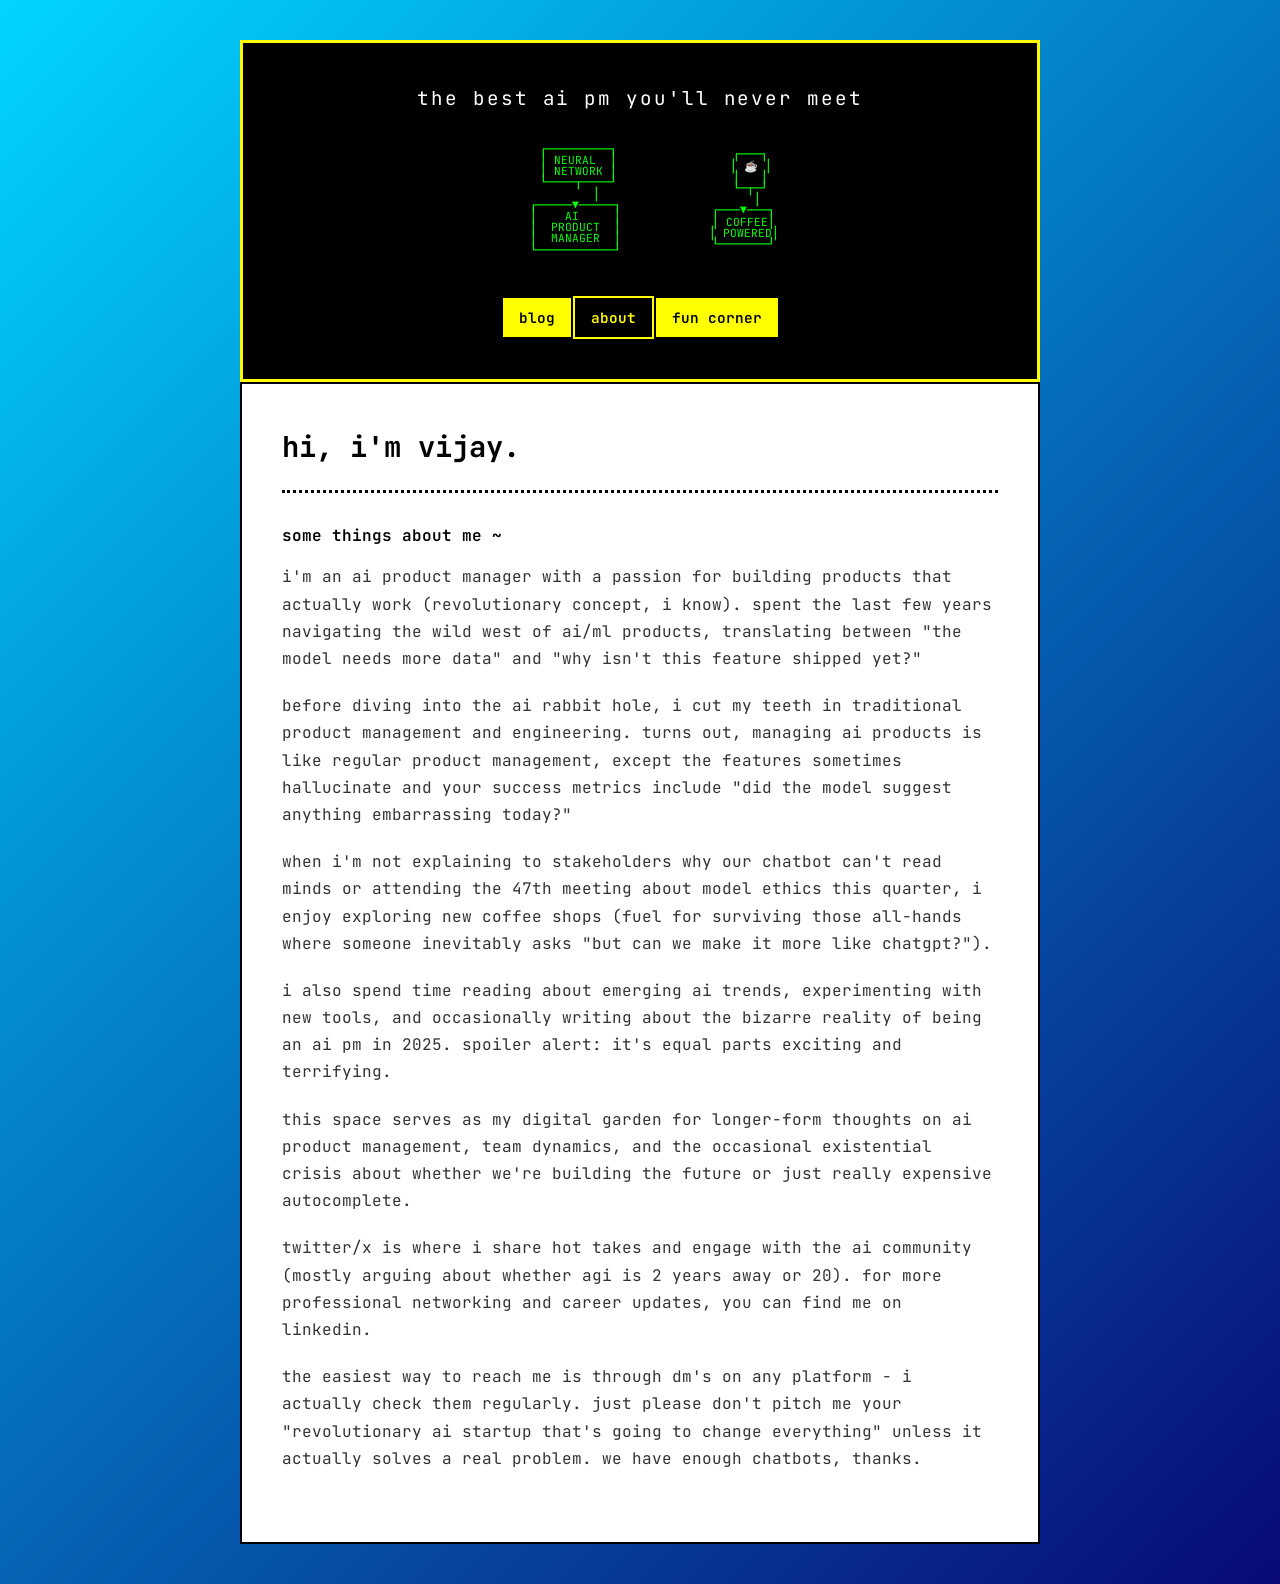
==== about.html @ 645c045a "🔗 Create separate about page with unique URL and reference-style design - Added new about.html page " ====
<!DOCTYPE html>
<html lang="en">
<head>
    <meta charset="UTF-8">
    <meta name="viewport" content="width=device-width, initial-scale=1.0">
    <title>About - Vijay Ramesh</title>
    <meta name="description" content="About Vijay Ramesh - AI Product Manager">
    
    <style>
        @import url('https://fonts.googleapis.com/css2?family=JetBrains+Mono:wght@400;600;700&display=swap');
        
        * {
            margin: 0;
            padding: 0;
            box-sizing: border-box;
        }
        
        body {
            font-family: 'JetBrains Mono', monospace;
            background: linear-gradient(135deg, #00d4ff, #090979);
            min-height: 100vh;
            padding: 40px 20px;
            line-height: 1.6;
        }
        
        .container {
            max-width: 800px;
            margin: 0 auto;
        }
        
        /* Header Section - Based on Reference */
        .header {
            background: #000;
            border: 3px solid #ffff00;
            border-radius: 0;
            padding: 40px;
            text-align: center;
            margin-bottom: 0;
            position: relative;
        }
        
        .header-title {
            color: #ffffff;
            font-size: 1.2rem;
            font-weight: 400;
            margin-bottom: 30px;
            letter-spacing: 0.1em;
        }
        
        .header-content {
            display: flex;
            justify-content: center;
            align-items: center;
            gap: 60px;
            margin-bottom: 40px;
        }
        
        .ascii-art {
            color: #00ff00;
            font-size: 0.7rem;
            line-height: 1;
            white-space: pre;
            font-family: 'JetBrains Mono', monospace;
        }
        
        .header-nav {
            display: flex;
            gap: 0;
            justify-content: center;
        }
        
        .nav-link {
            background: #ffff00;
            color: #000;
            border: 2px solid #000;
            padding: 8px 16px;
            text-decoration: none;
            font-family: 'JetBrains Mono', monospace;
            font-weight: 600;
            font-size: 0.9rem;
            transition: all 0.3s ease;
            border-radius: 0;
        }
        
        .nav-link.active {
            background: #000;
            color: #ffff00;
            border-color: #ffff00;
        }
        
        .nav-link:not(.active):hover {
            background: #fff;
            transform: translateY(-1px);
        }
        
        /* Content Section */
        .content {
            background: #ffffff;
            border: 2px solid #000;
            padding: 40px;
            color: #000;
        }
        
        .greeting {
            font-size: 1.8rem;
            font-weight: 700;
            margin-bottom: 20px;
            color: #000;
        }
        
        .separator {
            border: none;
            border-top: 3px dotted #000;
            margin: 20px 0 30px 0;
            width: 100%;
        }
        
        .bio-section {
            margin-bottom: 30px;
        }
        
        .bio-title {
            font-weight: 600;
            margin-bottom: 15px;
            color: #000;
        }
        
        .bio-text {
            color: #333;
            line-height: 1.7;
            margin-bottom: 20px;
        }
        
        /* Responsive Design */
        @media (max-width: 768px) {
            body {
                padding: 20px 10px;
            }
            
            .header {
                padding: 30px 20px;
            }
            
            .header-title {
                font-size: 1rem;
            }
            
            .header-content {
                flex-direction: column;
                gap: 30px;
            }
            
            .ascii-art {
                font-size: 0.6rem;
            }
            
            .content {
                padding: 30px 20px;
            }
            
            .greeting {
                font-size: 1.5rem;
            }
        }
        
        @media (max-width: 480px) {
            .header-nav {
                flex-direction: column;
                gap: 5px;
            }
            
            .nav-link {
                padding: 10px 20px;
            }
            
            .greeting {
                font-size: 1.3rem;
            }
        }
    </style>
</head>
<body>
    <div class="container">
        <!-- Header Section -->
        <header class="header">
            <div class="header-title">the best ai pm you'll never meet</div>
            
            <div class="header-content">
                <div class="ascii-art">     ┌─────────┐
     │ NEURAL  │
     │ NETWORK │
     └────┬────┘
          │
    ┌─────▼─────┐
    │    AI     │
    │  PRODUCT  │
    │  MANAGER  │
    └───────────┘</div>
                
                <div class="ascii-art">      ┌───┐
      │ ☕ │
      │   │
      └─┬─┘
        │
    ┌───▼───┐
    │ COFFEE│
    │ POWERED│
    └───────┘</div>
            </div>
            
            <nav class="header-nav">
                <a href="index.html" class="nav-link">blog</a>
                <a href="about.html" class="nav-link active">about</a>
                <a href="index.html#fun-corner" class="nav-link">fun corner</a>
            </nav>
        </header>

        <!-- Content Section -->
        <div class="content">
            <h1 class="greeting">hi, i'm vijay.</h1>
            <hr class="separator">
            
            <div class="bio-section">
                <p class="bio-title">some things about me ~</p>
                
                <p class="bio-text">
                    i'm an ai product manager with a passion for building products that actually work (revolutionary concept, i know). spent the last few years navigating the wild west of ai/ml products, translating between "the model needs more data" and "why isn't this feature shipped yet?"
                </p>
                
                <p class="bio-text">
                    before diving into the ai rabbit hole, i cut my teeth in traditional product management and engineering. turns out, managing ai products is like regular product management, except the features sometimes hallucinate and your success metrics include "did the model suggest anything embarrassing today?"
                </p>
                
                <p class="bio-text">
                    when i'm not explaining to stakeholders why our chatbot can't read minds or attending the 47th meeting about model ethics this quarter, i enjoy exploring new coffee shops (fuel for surviving those all-hands where someone inevitably asks "but can we make it more like chatgpt?").
                </p>
                
                <p class="bio-text">
                    i also spend time reading about emerging ai trends, experimenting with new tools, and occasionally writing about the bizarre reality of being an ai pm in 2025. spoiler alert: it's equal parts exciting and terrifying.
                </p>
                
                <p class="bio-text">
                    this space serves as my digital garden for longer-form thoughts on ai product management, team dynamics, and the occasional existential crisis about whether we're building the future or just really expensive autocomplete.
                </p>
                
                <p class="bio-text">
                    twitter/x is where i share hot takes and engage with the ai community (mostly arguing about whether agi is 2 years away or 20). for more professional networking and career updates, you can find me on linkedin.
                </p>
                
                <p class="bio-text">
                    the easiest way to reach me is through dm's on any platform - i actually check them regularly. just please don't pitch me your "revolutionary ai startup that's going to change everything" unless it actually solves a real problem. we have enough chatbots, thanks.
                </p>
            </div>
        </div>
    </div>
</body>
</html>
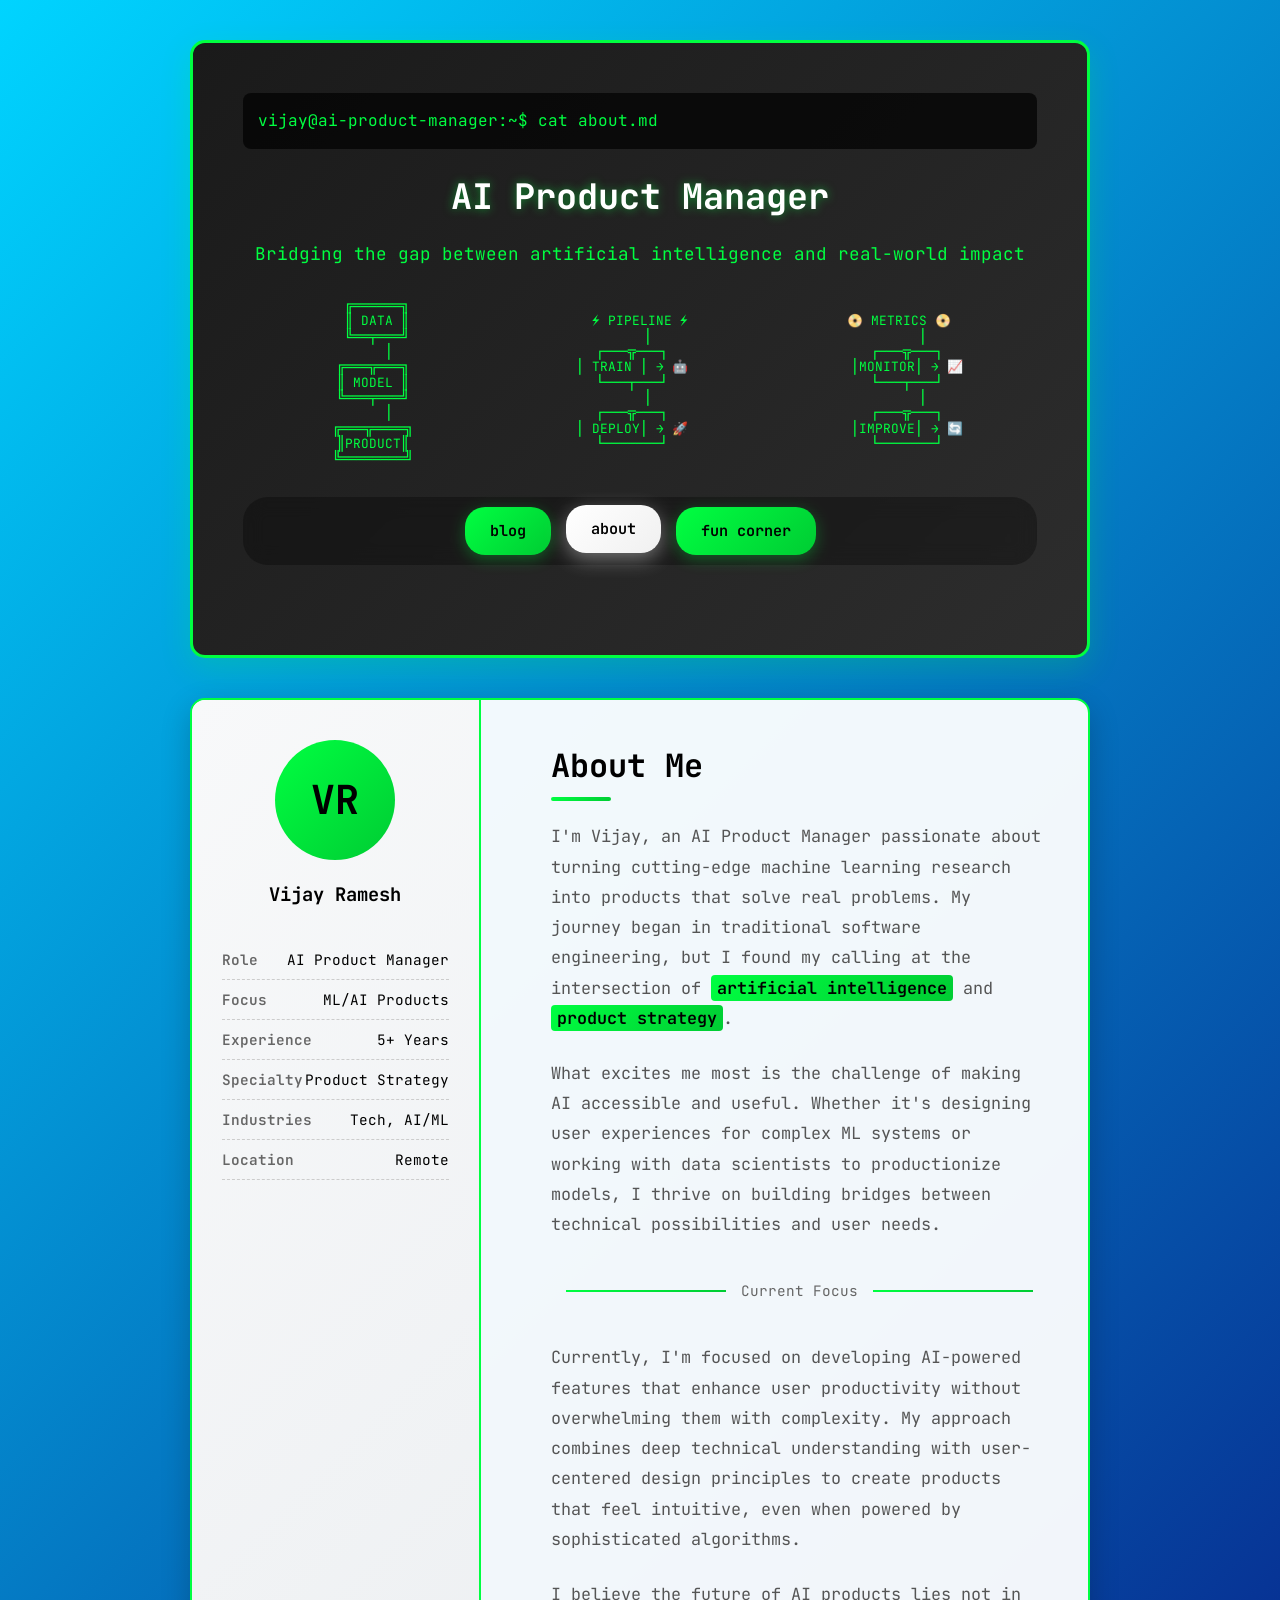
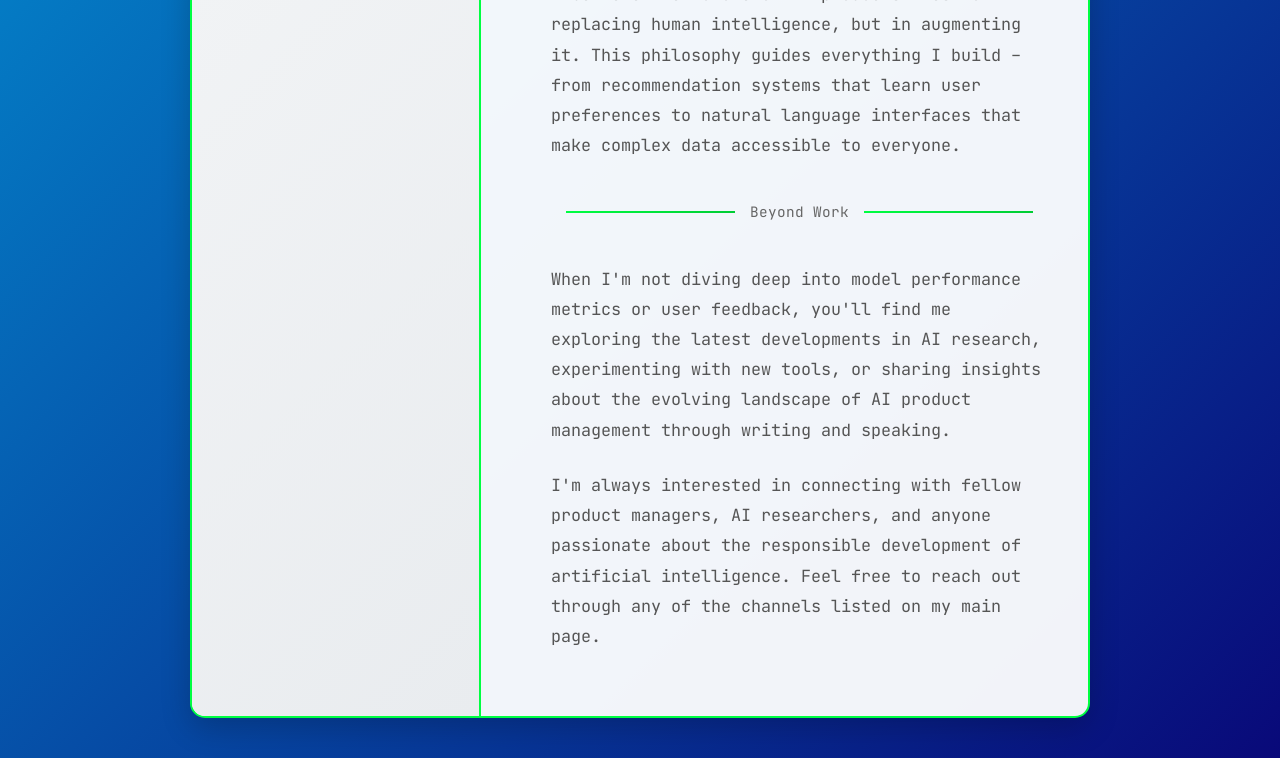
==== commit 8e348361: "🎨 Complete redesign: Original AI PM-focused design system - Replaced reference-copying elements with" ====
--- a/about.html
+++ b/about.html
@@ -24,231 +24,352 @@
         }
         
         .container {
-            max-width: 800px;
+            max-width: 900px;
             margin: 0 auto;
         }
         
-        /* Header Section - Based on Reference */
+        /* Unique Header Design */
         .header {
-            background: #000;
-            border: 3px solid #ffff00;
-            border-radius: 0;
-            padding: 40px;
+            background: linear-gradient(135deg, #1a1a1a, #2d2d2d);
+            border: 3px solid #00ff41;
+            border-radius: 15px;
+            padding: 50px;
             text-align: center;
-            margin-bottom: 0;
+            margin-bottom: 40px;
             position: relative;
+            box-shadow: 0 10px 30px rgba(0,255,65,0.2);
+        }
+        
+        .terminal-prompt {
+            color: #00ff41;
+            font-size: 1rem;
+            margin-bottom: 20px;
+            text-align: left;
+            background: rgba(0,0,0,0.7);
+            padding: 15px;
+            border-radius: 8px;
+            font-family: 'JetBrains Mono', monospace;
         }
         
         .header-title {
             color: #ffffff;
-            font-size: 1.2rem;
-            font-weight: 400;
+            font-size: 2.2rem;
+            font-weight: 700;
+            margin-bottom: 15px;
+            text-shadow: 0 0 10px rgba(0,255,65,0.5);
+        }
+        
+        .header-subtitle {
+            color: #00ff41;
+            font-size: 1.1rem;
             margin-bottom: 30px;
-            letter-spacing: 0.1em;
-        }
-        
-        .header-content {
-            display: flex;
+        }
+        
+        /* Original AI/ML ASCII Art */
+        .ai-visual {
+            display: flex;
+            justify-content: space-around;
+            align-items: center;
+            margin: 30px 0;
+            color: #00ff41;
+            font-size: 0.8rem;
+        }
+        
+        .ascii-section {
+            text-align: center;
+            white-space: pre;
+            line-height: 1.2;
+        }
+        
+        /* Custom Navigation */
+        .nav {
+            display: flex;
+            gap: 15px;
             justify-content: center;
-            align-items: center;
-            gap: 60px;
             margin-bottom: 40px;
-        }
-        
-        .ascii-art {
-            color: #00ff00;
-            font-size: 0.7rem;
-            line-height: 1;
-            white-space: pre;
-            font-family: 'JetBrains Mono', monospace;
-        }
-        
-        .header-nav {
-            display: flex;
-            gap: 0;
-            justify-content: center;
+            padding: 10px;
+            background: rgba(0,0,0,0.3);
+            border-radius: 25px;
+            backdrop-filter: blur(10px);
         }
         
         .nav-link {
-            background: #ffff00;
-            color: #000;
-            border: 2px solid #000;
-            padding: 8px 16px;
+            background: linear-gradient(135deg, #00ff41, #00cc33);
+            color: #000;
+            border: none;
+            padding: 12px 25px;
             text-decoration: none;
             font-family: 'JetBrains Mono', monospace;
             font-weight: 600;
+            font-size: 0.95rem;
+            border-radius: 20px;
+            transition: all 0.3s ease;
+            box-shadow: 0 4px 15px rgba(0,255,65,0.3);
+        }
+        
+        .nav-link.active {
+            background: linear-gradient(135deg, #ffffff, #f0f0f0);
+            box-shadow: 0 6px 20px rgba(255,255,255,0.4);
+            transform: translateY(-2px);
+        }
+        
+        .nav-link:not(.active):hover {
+            transform: translateY(-3px) scale(1.05);
+            box-shadow: 0 8px 25px rgba(0,255,65,0.5);
+        }
+        
+        /* Unique Content Layout */
+        .content {
+            display: grid;
+            gap: 30px;
+            grid-template-columns: 1fr 2fr;
+            background: rgba(255,255,255,0.95);
+            border: 2px solid #00ff41;
+            border-radius: 15px;
+            overflow: hidden;
+            box-shadow: 0 10px 30px rgba(0,0,0,0.2);
+        }
+        
+        .sidebar {
+            background: linear-gradient(135deg, #f8f9fa, #e9ecef);
+            padding: 40px 30px;
+            border-right: 2px solid #00ff41;
+        }
+        
+        .main-content {
+            padding: 40px;
+            color: #333;
+        }
+        
+        .profile-section {
+            text-align: center;
+            margin-bottom: 30px;
+        }
+        
+        .profile-avatar {
+            width: 120px;
+            height: 120px;
+            border-radius: 50%;
+            background: linear-gradient(135deg, #00ff41, #00cc33);
+            display: flex;
+            align-items: center;
+            justify-content: center;
+            margin: 0 auto 20px;
+            font-size: 2.5rem;
+            color: #000;
+            font-weight: bold;
+        }
+        
+        .quick-facts {
+            list-style: none;
+            padding: 0;
+        }
+        
+        .quick-facts li {
+            padding: 8px 0;
+            border-bottom: 1px dashed #ccc;
+            display: flex;
+            justify-content: space-between;
             font-size: 0.9rem;
-            transition: all 0.3s ease;
-            border-radius: 0;
-        }
-        
-        .nav-link.active {
-            background: #000;
-            color: #ffff00;
-            border-color: #ffff00;
-        }
-        
-        .nav-link:not(.active):hover {
-            background: #fff;
-            transform: translateY(-1px);
-        }
-        
-        /* Content Section */
-        .content {
-            background: #ffffff;
-            border: 2px solid #000;
-            padding: 40px;
-            color: #000;
-        }
-        
-        .greeting {
-            font-size: 1.8rem;
+        }
+        
+        .fact-label {
+            color: #666;
+            font-weight: 600;
+        }
+        
+        .fact-value {
+            color: #000;
+        }
+        
+        .content-title {
+            font-size: 2rem;
             font-weight: 700;
-            margin-bottom: 20px;
-            color: #000;
-        }
-        
-        .separator {
-            border: none;
-            border-top: 3px dotted #000;
-            margin: 20px 0 30px 0;
-            width: 100%;
-        }
-        
-        .bio-section {
+            color: #000;
             margin-bottom: 30px;
-        }
-        
-        .bio-title {
+            position: relative;
+        }
+        
+        .content-title::after {
+            content: '';
+            position: absolute;
+            bottom: -10px;
+            left: 0;
+            width: 60px;
+            height: 4px;
+            background: linear-gradient(135deg, #00ff41, #00cc33);
+            border-radius: 2px;
+        }
+        
+        .bio-text {
+            color: #555;
+            line-height: 1.8;
+            margin-bottom: 25px;
+            font-size: 1.05rem;
+        }
+        
+        .highlight {
+            background: linear-gradient(135deg, #00ff41, #00cc33);
+            color: #000;
+            padding: 2px 6px;
+            border-radius: 4px;
             font-weight: 600;
-            margin-bottom: 15px;
-            color: #000;
-        }
-        
-        .bio-text {
-            color: #333;
-            line-height: 1.7;
-            margin-bottom: 20px;
+        }
+        
+        .section-divider {
+            display: flex;
+            align-items: center;
+            margin: 40px 0;
+            color: #666;
+            font-size: 0.9rem;
+        }
+        
+        .section-divider::before,
+        .section-divider::after {
+            content: '';
+            flex: 1;
+            height: 2px;
+            background: linear-gradient(135deg, #00ff41, #00cc33);
+            margin: 0 15px;
         }
         
         /* Responsive Design */
         @media (max-width: 768px) {
-            body {
-                padding: 20px 10px;
+            .content {
+                grid-template-columns: 1fr;
             }
             
-            .header {
-                padding: 30px 20px;
+            .sidebar {
+                border-right: none;
+                border-bottom: 2px solid #00ff41;
             }
             
-            .header-title {
-                font-size: 1rem;
+            .ai-visual {
+                flex-direction: column;
+                gap: 20px;
             }
             
-            .header-content {
+            .nav {
                 flex-direction: column;
-                gap: 30px;
-            }
-            
-            .ascii-art {
-                font-size: 0.6rem;
-            }
-            
-            .content {
-                padding: 30px 20px;
-            }
-            
-            .greeting {
-                font-size: 1.5rem;
-            }
-        }
-        
-        @media (max-width: 480px) {
-            .header-nav {
-                flex-direction: column;
-                gap: 5px;
-            }
-            
-            .nav-link {
-                padding: 10px 20px;
-            }
-            
-            .greeting {
-                font-size: 1.3rem;
+                align-items: center;
             }
         }
     </style>
 </head>
 <body>
     <div class="container">
-        <!-- Header Section -->
+        <!-- Original Header Design -->
         <header class="header">
-            <div class="header-title">the best ai pm you'll never meet</div>
-            
-            <div class="header-content">
-                <div class="ascii-art">     ┌─────────┐
-     │ NEURAL  │
-     │ NETWORK │
-     └────┬────┘
-          │
-    ┌─────▼─────┐
-    │    AI     │
-    │  PRODUCT  │
-    │  MANAGER  │
-    └───────────┘</div>
-                
-                <div class="ascii-art">      ┌───┐
-      │ ☕ │
-      │   │
-      └─┬─┘
-        │
-    ┌───▼───┐
-    │ COFFEE│
-    │ POWERED│
-    └───────┘</div>
+            <div class="terminal-prompt">vijay@ai-product-manager:~$ cat about.md</div>
+            <h1 class="header-title">AI Product Manager</h1>
+            <div class="header-subtitle">Bridging the gap between artificial intelligence and real-world impact</div>
+            
+            <div class="ai-visual">
+                <div class="ascii-section">   ╔══════╗
+   ║ DATA ║
+   ╚══╤═══╝
+      │
+  ╔═══╦═══╗
+  ║ MODEL ║
+  ╚═══╤═══╝
+      │
+  ╔═══╦════╗
+  ║PRODUCT║
+  ╚════════╝</div>
+                
+                <div class="ascii-section">    ⚡ PIPELINE ⚡
+      │
+  ┌───╦───┐
+  │ TRAIN │ → 🤖
+  └───┬───┘
+      │
+  ┌───╦───┐
+  │ DEPLOY│ → 🚀
+  └───────┘</div>
+                
+                <div class="ascii-section">📀 METRICS 📀
+      │
+  ┌───╦───┐
+  │MONITOR│ → 📈
+  └───┬───┘
+      │
+  ┌───╦───┐
+  │IMPROVE│ → 🔄
+  └───────┘</div>
             </div>
             
-            <nav class="header-nav">
+            <nav class="nav">
                 <a href="index.html" class="nav-link">blog</a>
                 <a href="about.html" class="nav-link active">about</a>
-                <a href="index.html#fun-corner" class="nav-link">fun corner</a>
+                <a href="fun-corner.html" class="nav-link">fun corner</a>
             </nav>
         </header>
 
-        <!-- Content Section -->
+        <!-- Original Content Layout -->
         <div class="content">
-            <h1 class="greeting">hi, i'm vijay.</h1>
-            <hr class="separator">
-            
-            <div class="bio-section">
-                <p class="bio-title">some things about me ~</p>
-                
-                <p class="bio-text">
-                    i'm an ai product manager with a passion for building products that actually work (revolutionary concept, i know). spent the last few years navigating the wild west of ai/ml products, translating between "the model needs more data" and "why isn't this feature shipped yet?"
-                </p>
-                
-                <p class="bio-text">
-                    before diving into the ai rabbit hole, i cut my teeth in traditional product management and engineering. turns out, managing ai products is like regular product management, except the features sometimes hallucinate and your success metrics include "did the model suggest anything embarrassing today?"
-                </p>
-                
-                <p class="bio-text">
-                    when i'm not explaining to stakeholders why our chatbot can't read minds or attending the 47th meeting about model ethics this quarter, i enjoy exploring new coffee shops (fuel for surviving those all-hands where someone inevitably asks "but can we make it more like chatgpt?").
-                </p>
-                
-                <p class="bio-text">
-                    i also spend time reading about emerging ai trends, experimenting with new tools, and occasionally writing about the bizarre reality of being an ai pm in 2025. spoiler alert: it's equal parts exciting and terrifying.
-                </p>
-                
-                <p class="bio-text">
-                    this space serves as my digital garden for longer-form thoughts on ai product management, team dynamics, and the occasional existential crisis about whether we're building the future or just really expensive autocomplete.
-                </p>
-                
-                <p class="bio-text">
-                    twitter/x is where i share hot takes and engage with the ai community (mostly arguing about whether agi is 2 years away or 20). for more professional networking and career updates, you can find me on linkedin.
-                </p>
-                
-                <p class="bio-text">
-                    the easiest way to reach me is through dm's on any platform - i actually check them regularly. just please don't pitch me your "revolutionary ai startup that's going to change everything" unless it actually solves a real problem. we have enough chatbots, thanks.
+            <div class="sidebar">
+                <div class="profile-section">
+                    <div class="profile-avatar">VR</div>
+                    <h3>Vijay Ramesh</h3>
+                </div>
+                
+                <ul class="quick-facts">
+                    <li>
+                        <span class="fact-label">Role</span>
+                        <span class="fact-value">AI Product Manager</span>
+                    </li>
+                    <li>
+                        <span class="fact-label">Focus</span>
+                        <span class="fact-value">ML/AI Products</span>
+                    </li>
+                    <li>
+                        <span class="fact-label">Experience</span>
+                        <span class="fact-value">5+ Years</span>
+                    </li>
+                    <li>
+                        <span class="fact-label">Specialty</span>
+                        <span class="fact-value">Product Strategy</span>
+                    </li>
+                    <li>
+                        <span class="fact-label">Industries</span>
+                        <span class="fact-value">Tech, AI/ML</span>
+                    </li>
+                    <li>
+                        <span class="fact-label">Location</span>
+                        <span class="fact-value">Remote</span>
+                    </li>
+                </ul>
+            </div>
+            
+            <div class="main-content">
+                <h2 class="content-title">About Me</h2>
+                
+                <p class="bio-text">
+                    I'm Vijay, an AI Product Manager passionate about turning cutting-edge machine learning research into products that solve real problems. My journey began in traditional software engineering, but I found my calling at the intersection of <span class="highlight">artificial intelligence</span> and <span class="highlight">product strategy</span>.
+                </p>
+                
+                <p class="bio-text">
+                    What excites me most is the challenge of making AI accessible and useful. Whether it's designing user experiences for complex ML systems or working with data scientists to productionize models, I thrive on building bridges between technical possibilities and user needs.
+                </p>
+                
+                <div class="section-divider">Current Focus</div>
+                
+                <p class="bio-text">
+                    Currently, I'm focused on developing AI-powered features that enhance user productivity without overwhelming them with complexity. My approach combines deep technical understanding with user-centered design principles to create products that feel intuitive, even when powered by sophisticated algorithms.
+                </p>
+                
+                <p class="bio-text">
+                    I believe the future of AI products lies not in replacing human intelligence, but in augmenting it. This philosophy guides everything I build – from recommendation systems that learn user preferences to natural language interfaces that make complex data accessible to everyone.
+                </p>
+                
+                <div class="section-divider">Beyond Work</div>
+                
+                <p class="bio-text">
+                    When I'm not diving deep into model performance metrics or user feedback, you'll find me exploring the latest developments in AI research, experimenting with new tools, or sharing insights about the evolving landscape of AI product management through writing and speaking.
+                </p>
+                
+                <p class="bio-text">
+                    I'm always interested in connecting with fellow product managers, AI researchers, and anyone passionate about the responsible development of artificial intelligence. Feel free to reach out through any of the channels listed on my main page.
                 </p>
             </div>
         </div>
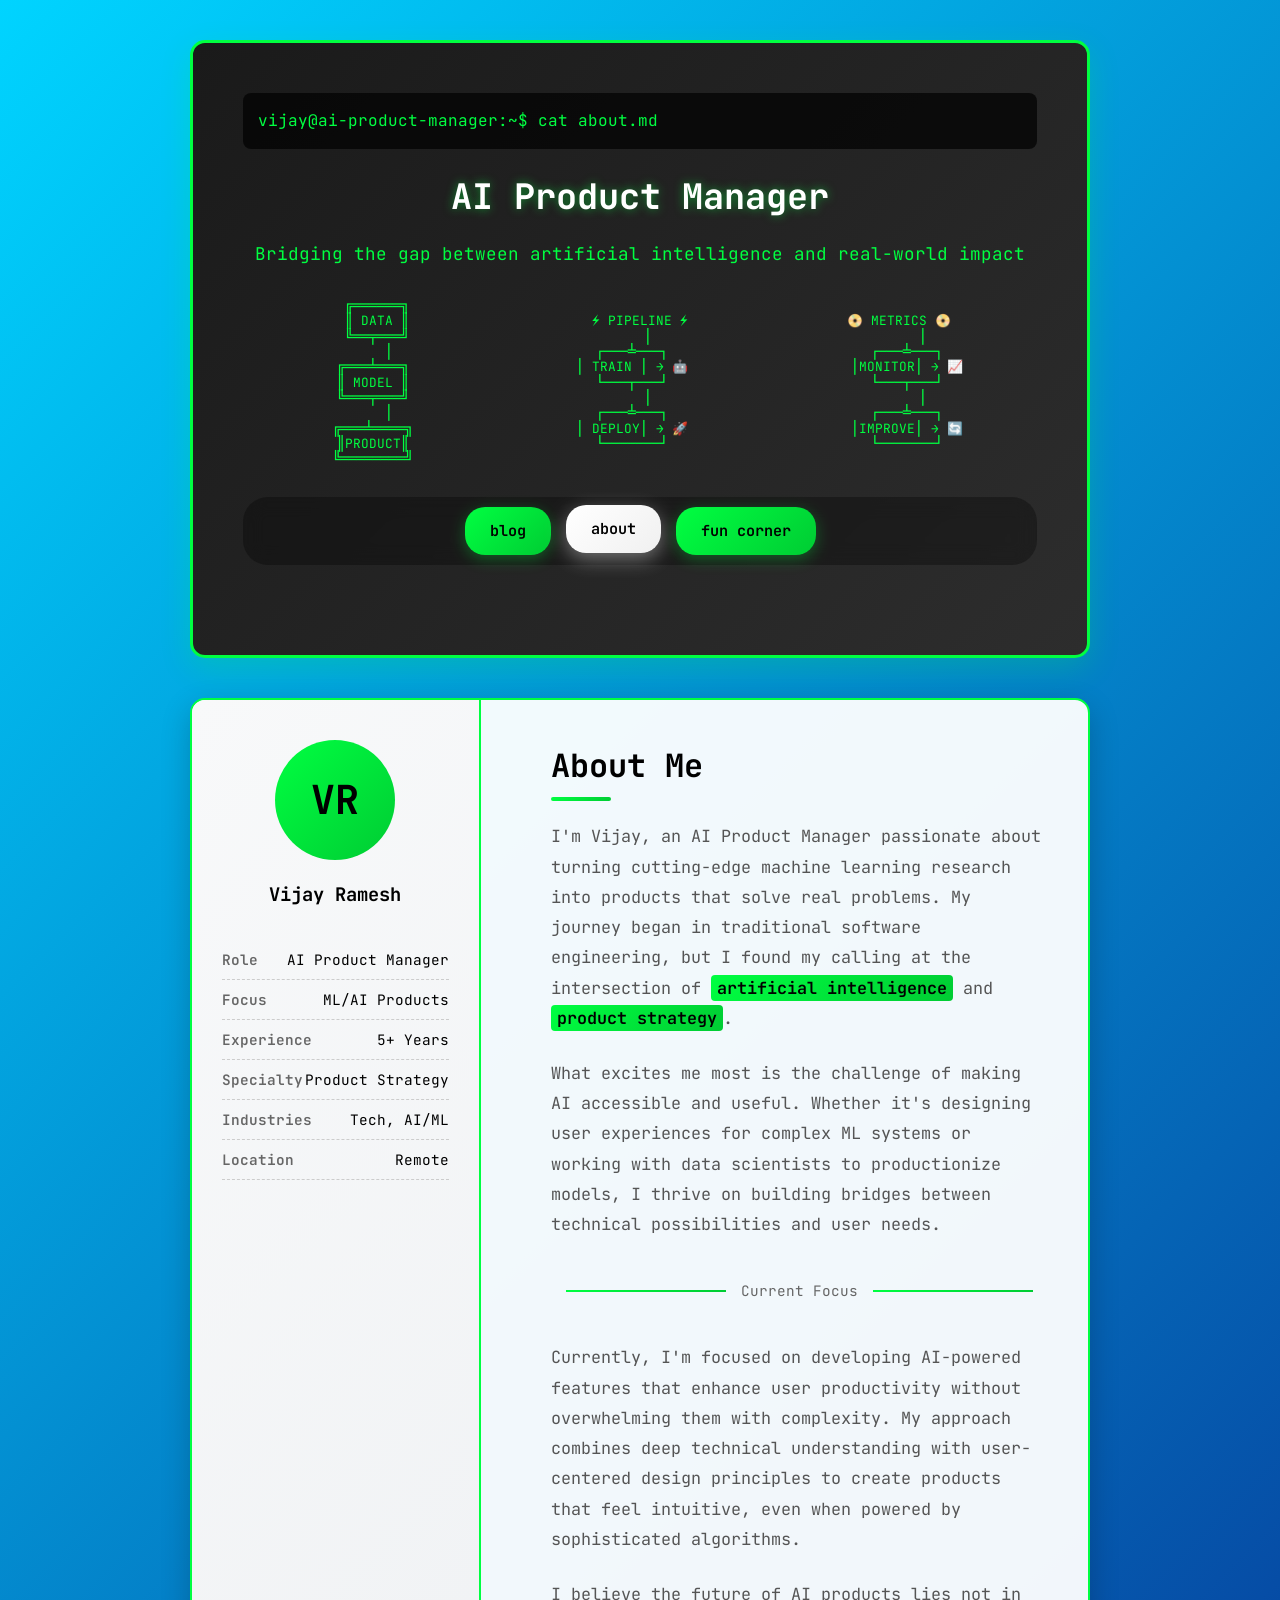
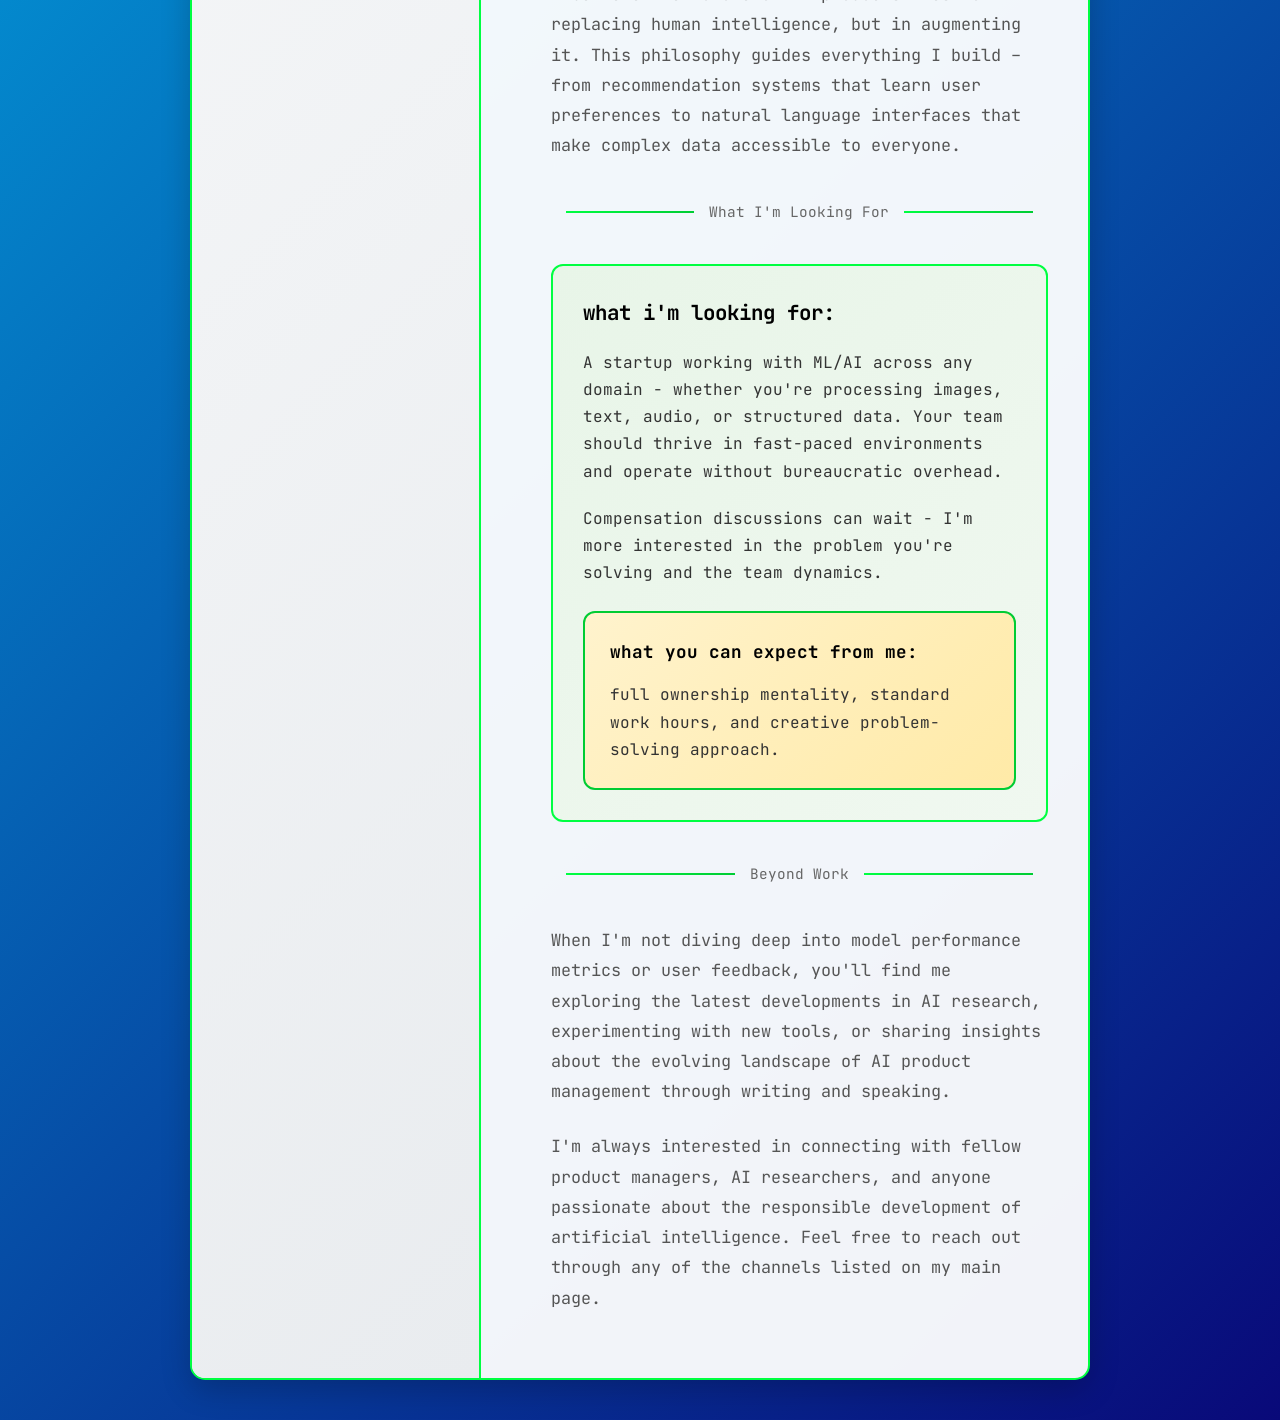
==== commit 3fa87e78: "✨ Add "what I'm looking for" section to about page with improved ML/AI startup description - Added n" ====
--- a/about.html
+++ b/about.html
@@ -233,6 +233,50 @@
             margin: 0 15px;
         }
         
+        /* Looking For Section */
+        .looking-for-section {
+            background: linear-gradient(135deg, #e8f5e8, #f0f8f0);
+            border: 2px solid #00ff41;
+            border-radius: 12px;
+            padding: 30px;
+            margin: 40px 0;
+        }
+        
+        .looking-for-title {
+            font-size: 1.3rem;
+            font-weight: 700;
+            color: #000;
+            margin-bottom: 20px;
+            text-transform: lowercase;
+        }
+        
+        .looking-for-content {
+            color: #333;
+            line-height: 1.7;
+            margin-bottom: 20px;
+        }
+        
+        .expectations-section {
+            background: linear-gradient(135deg, #fff3cd, #ffeaa7);
+            border: 2px solid #00cc33;
+            border-radius: 12px;
+            padding: 25px;
+            margin-top: 25px;
+        }
+        
+        .expectations-title {
+            font-size: 1.1rem;
+            font-weight: 700;
+            color: #000;
+            margin-bottom: 15px;
+            text-transform: lowercase;
+        }
+        
+        .expectations-content {
+            color: #333;
+            line-height: 1.7;
+        }
+        
         /* Responsive Design */
         @media (max-width: 768px) {
             .content {
@@ -269,31 +313,31 @@
    ║ DATA ║
    ╚══╤═══╝
       │
-  ╔═══╦═══╗
+  ╔═══╧═══╗
   ║ MODEL ║
   ╚═══╤═══╝
       │
-  ╔═══╦════╗
+  ╔═══╧════╗
   ║PRODUCT║
   ╚════════╝</div>
                 
                 <div class="ascii-section">    ⚡ PIPELINE ⚡
       │
-  ┌───╦───┐
+  ┌───╧───┐
   │ TRAIN │ → 🤖
   └───┬───┘
       │
-  ┌───╦───┐
+  ┌───╧───┐
   │ DEPLOY│ → 🚀
   └───────┘</div>
                 
                 <div class="ascii-section">📀 METRICS 📀
       │
-  ┌───╦───┐
+  ┌───╧───┐
   │MONITOR│ → 📈
   └───┬───┘
       │
-  ┌───╦───┐
+  ┌───╧───┐
   │IMPROVE│ → 🔄
   └───────┘</div>
             </div>
@@ -362,6 +406,25 @@
                     I believe the future of AI products lies not in replacing human intelligence, but in augmenting it. This philosophy guides everything I build – from recommendation systems that learn user preferences to natural language interfaces that make complex data accessible to everyone.
                 </p>
                 
+                <div class="section-divider">What I'm Looking For</div>
+                
+                <div class="looking-for-section">
+                    <h3 class="looking-for-title">what i'm looking for:</h3>
+                    <p class="looking-for-content">
+                        A startup working with ML/AI across any domain - whether you're processing images, text, audio, or structured data. Your team should thrive in fast-paced environments and operate without bureaucratic overhead.
+                    </p>
+                    <p class="looking-for-content">
+                        Compensation discussions can wait - I'm more interested in the problem you're solving and the team dynamics.
+                    </p>
+                    
+                    <div class="expectations-section">
+                        <h4 class="expectations-title">what you can expect from me:</h4>
+                        <p class="expectations-content">
+                            full ownership mentality, standard work hours, and creative problem-solving approach.
+                        </p>
+                    </div>
+                </div>
+                
                 <div class="section-divider">Beyond Work</div>
                 
                 <p class="bio-text">
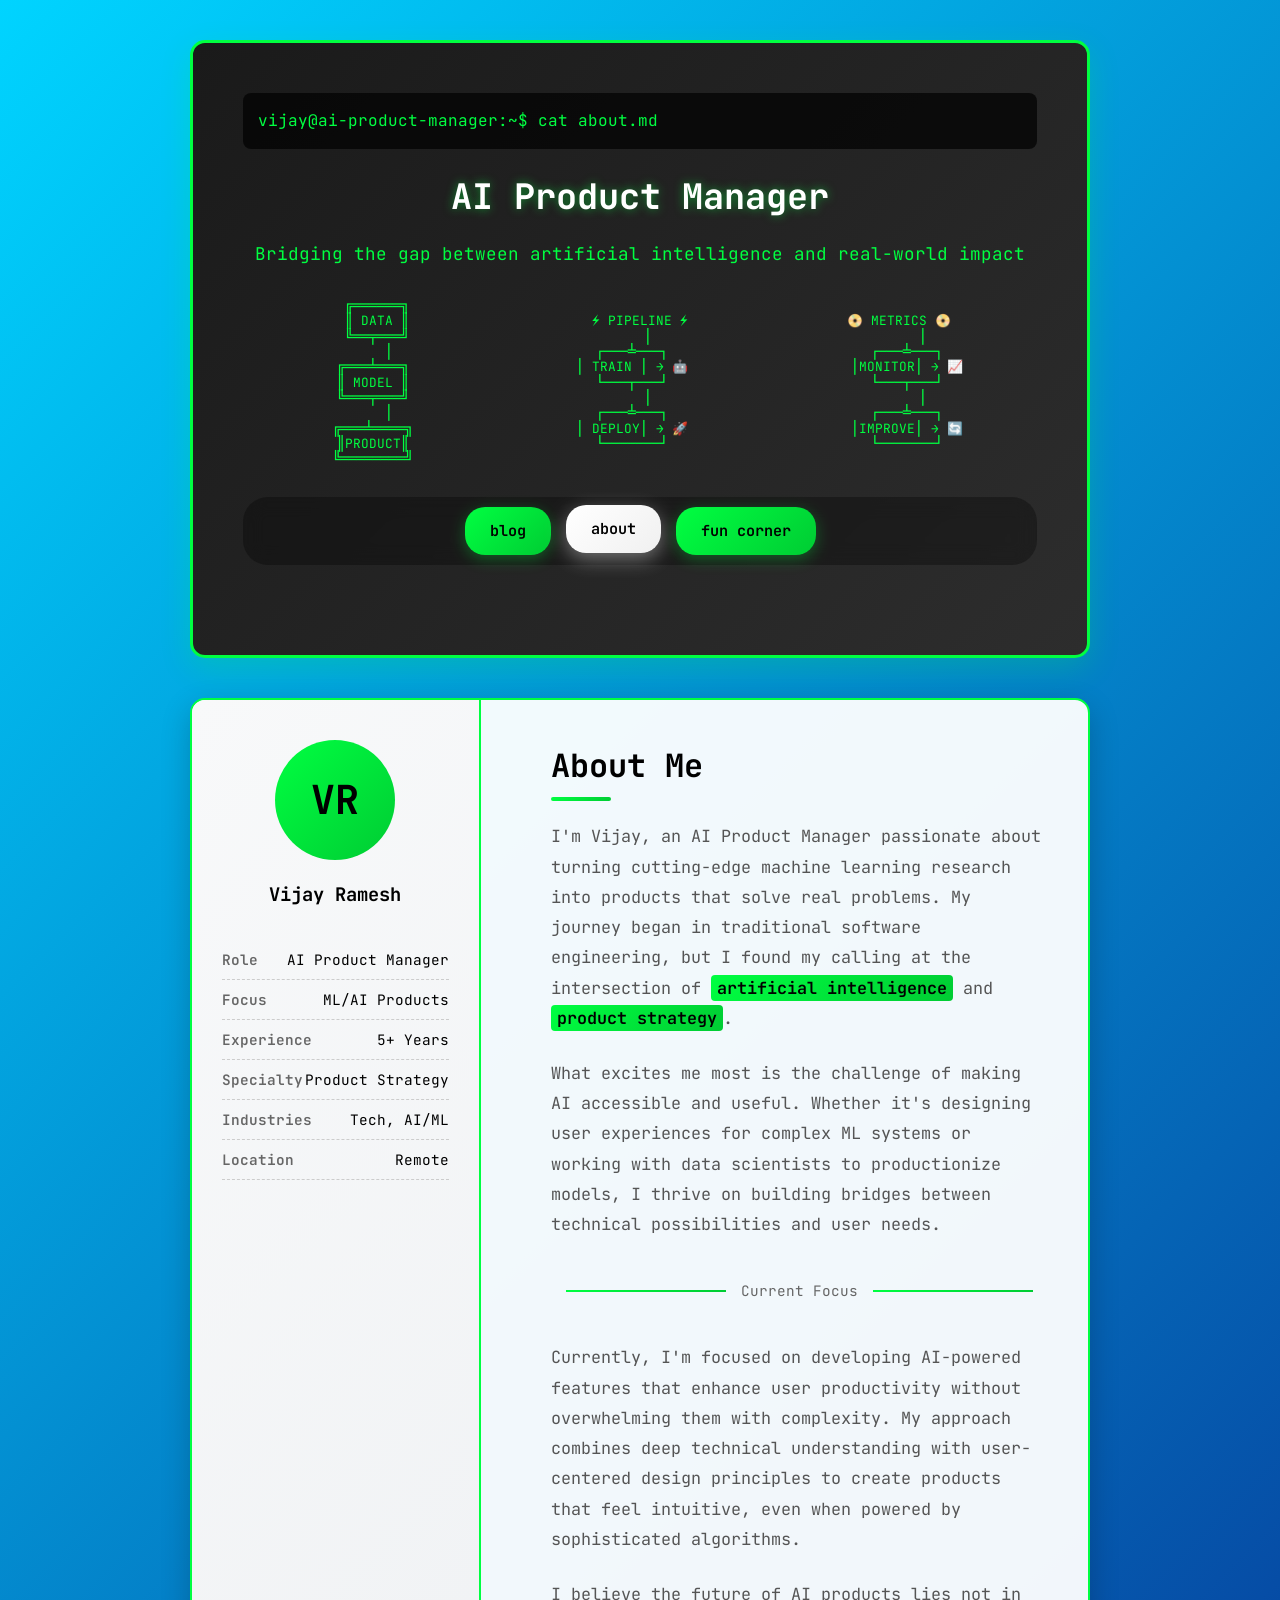
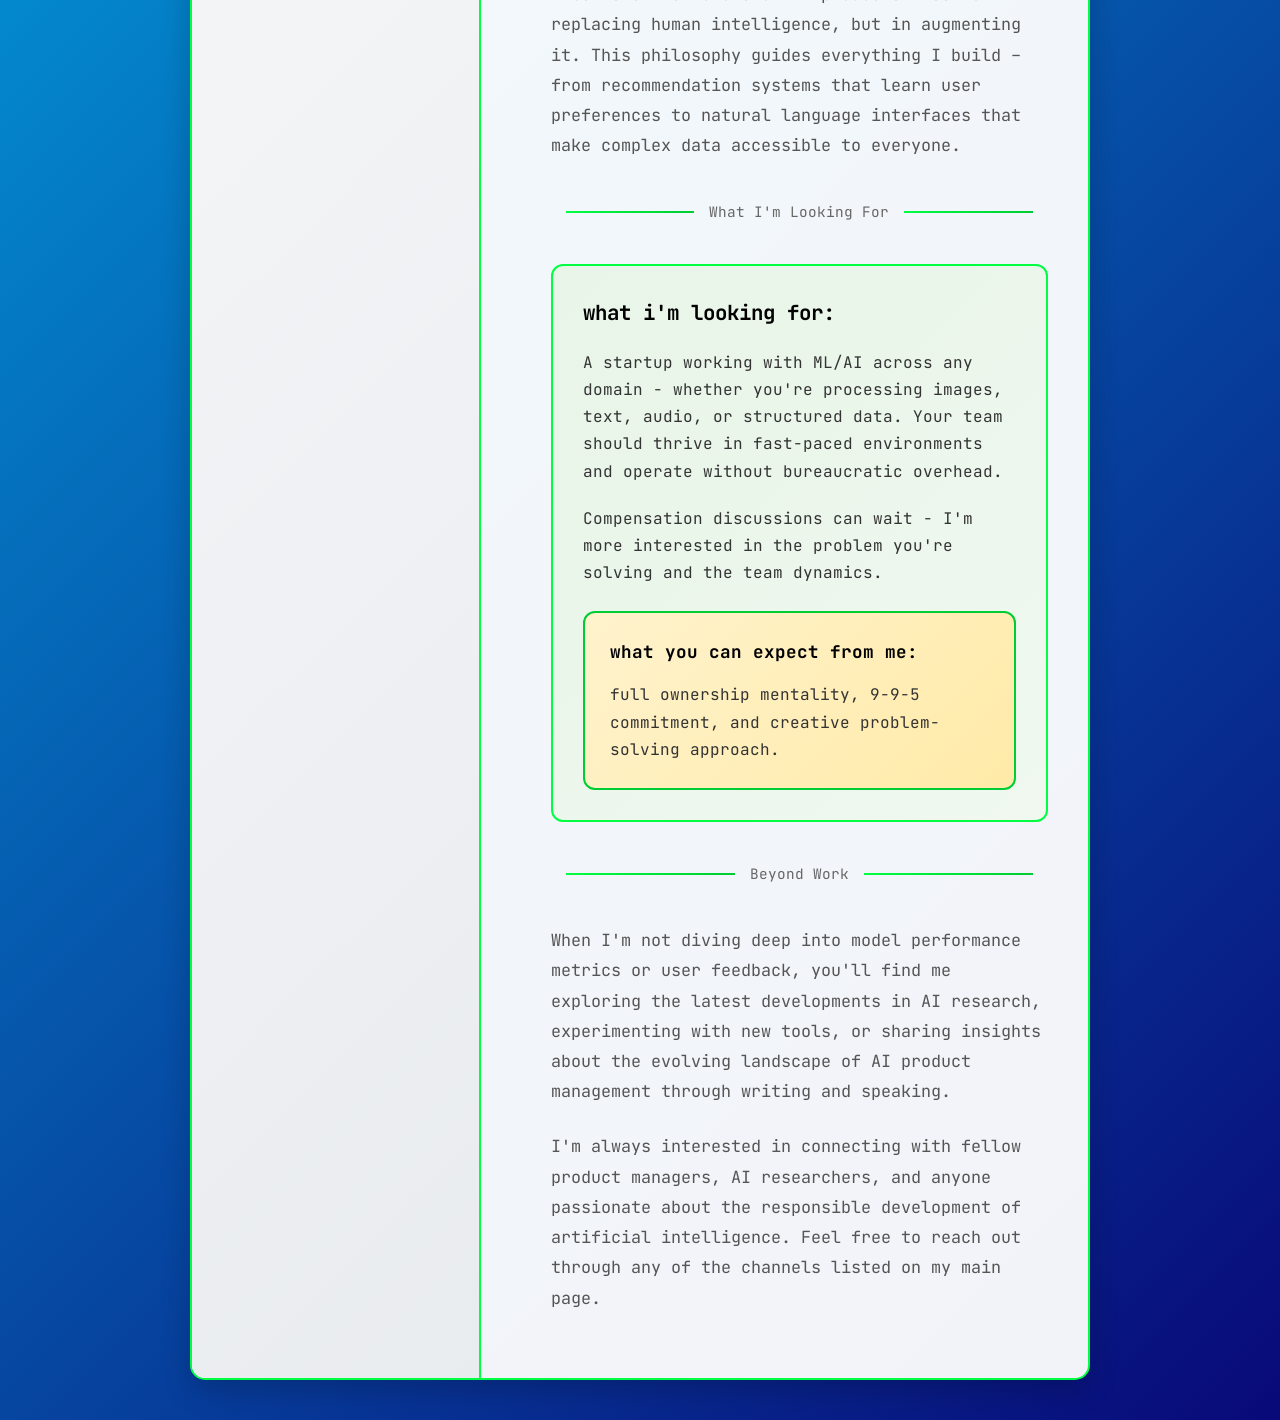
==== commit a6e80043: "🚀 Update work commitment to Silicon Valley style: "9-9-5" (9 AM to 9 PM, 5 days a week) - Changed "s" ====
--- a/about.html
+++ b/about.html
@@ -420,7 +420,7 @@
                     <div class="expectations-section">
                         <h4 class="expectations-title">what you can expect from me:</h4>
                         <p class="expectations-content">
-                            full ownership mentality, standard work hours, and creative problem-solving approach.
+                            full ownership mentality, 9-9-5 commitment, and creative problem-solving approach.
                         </p>
                     </div>
                 </div>
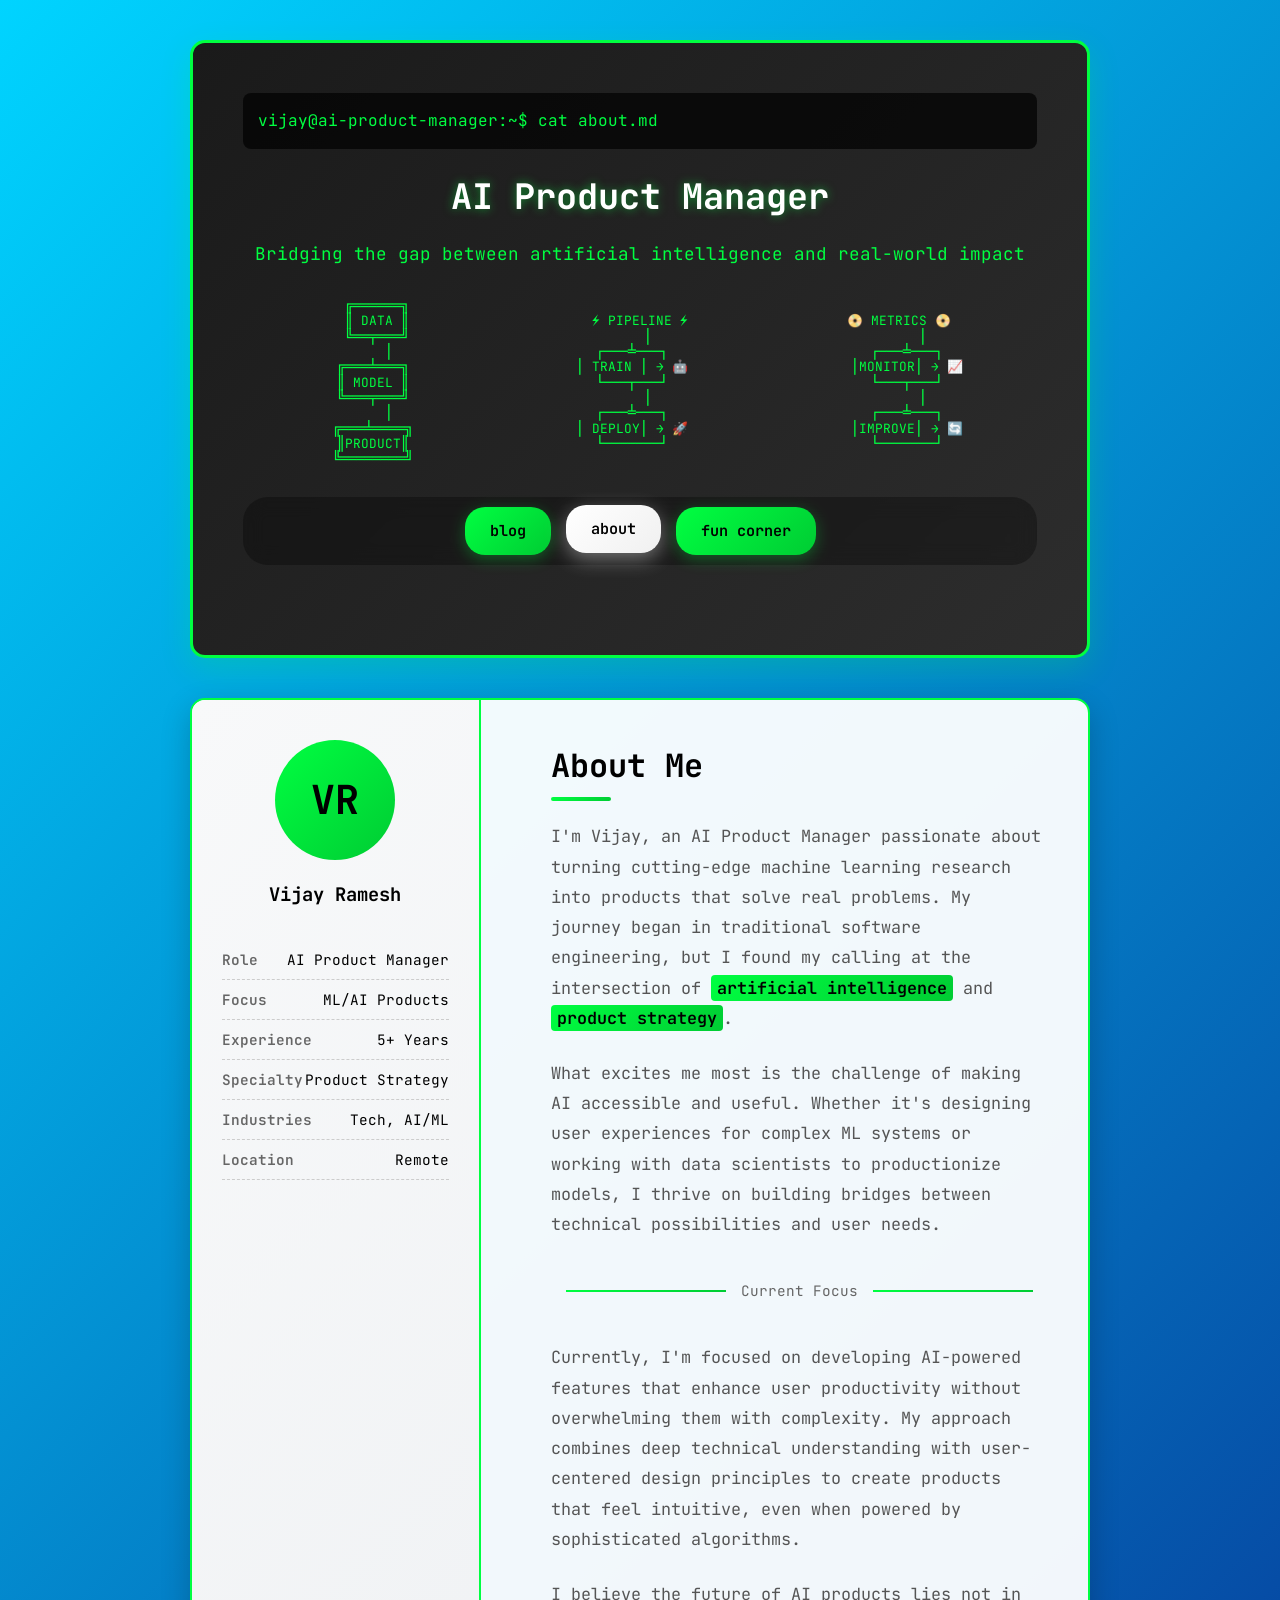
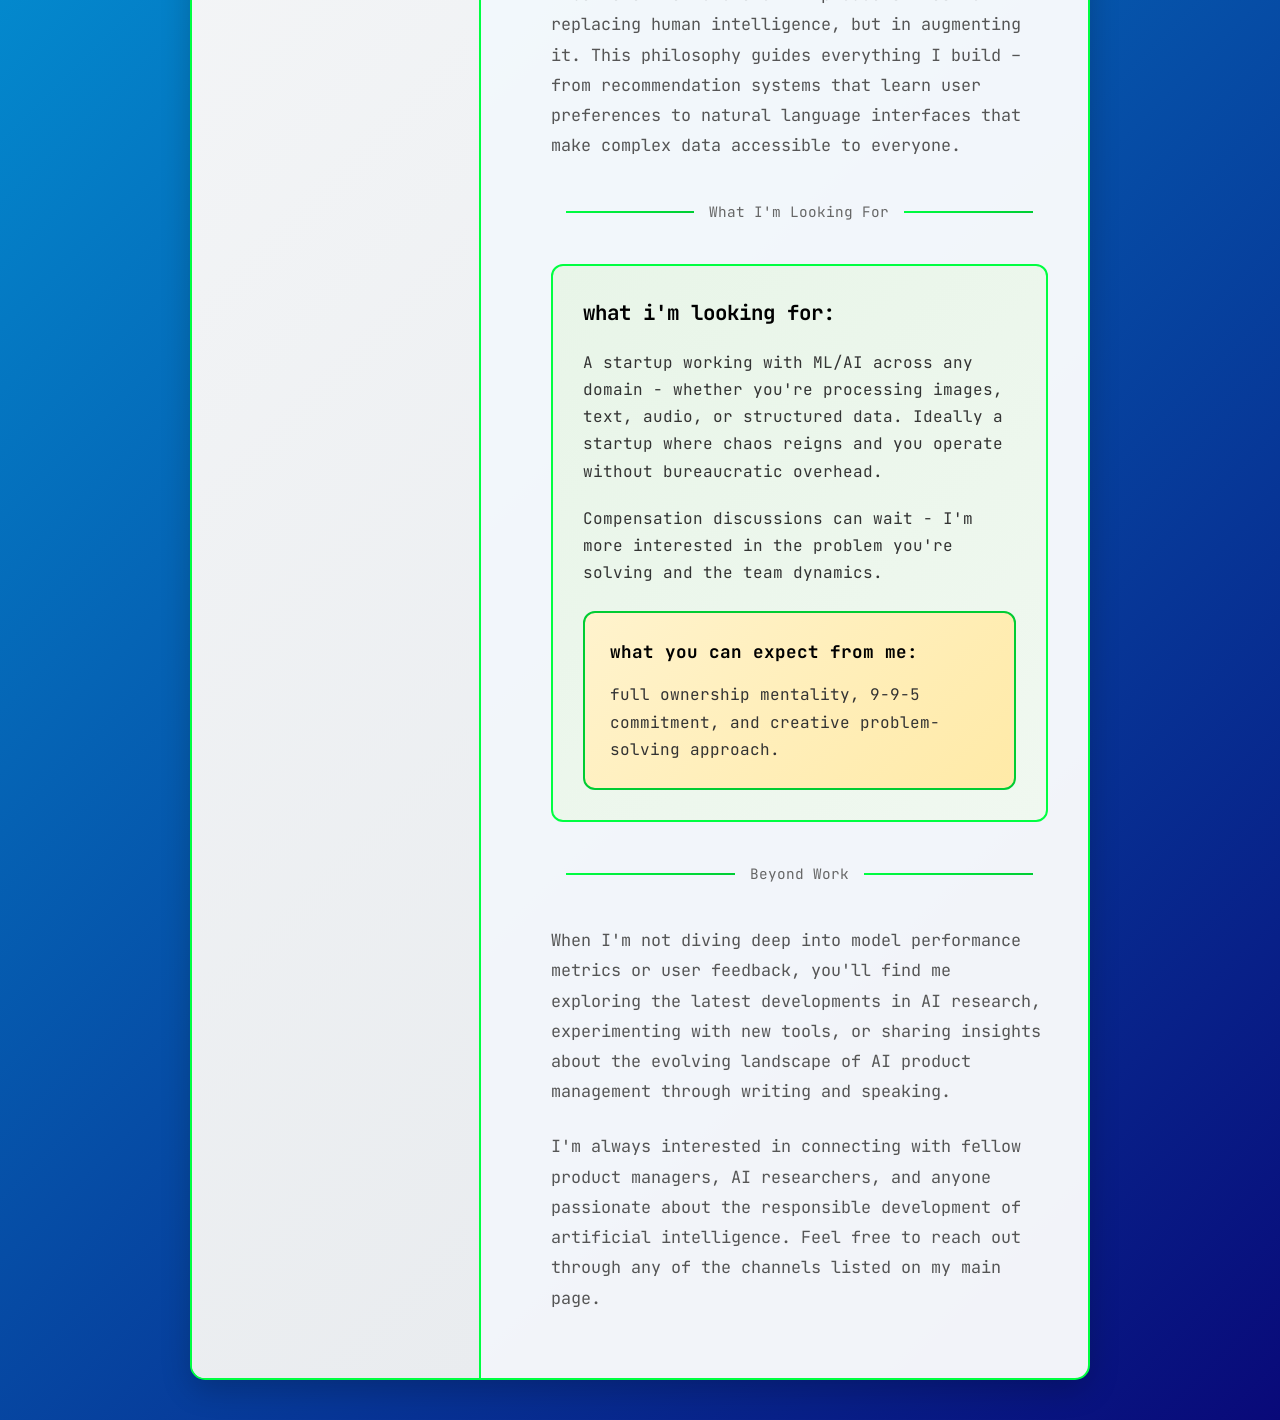
==== commit bebd1c7d: "🔥 Make startup description more authentic: "where chaos reigns" instead of corporate speak - Changed" ====
--- a/about.html
+++ b/about.html
@@ -411,7 +411,7 @@
                 <div class="looking-for-section">
                     <h3 class="looking-for-title">what i'm looking for:</h3>
                     <p class="looking-for-content">
-                        A startup working with ML/AI across any domain - whether you're processing images, text, audio, or structured data. Your team should thrive in fast-paced environments and operate without bureaucratic overhead.
+                        A startup working with ML/AI across any domain - whether you're processing images, text, audio, or structured data. Ideally a startup where chaos reigns and you operate without bureaucratic overhead.
                     </p>
                     <p class="looking-for-content">
                         Compensation discussions can wait - I'm more interested in the problem you're solving and the team dynamics.
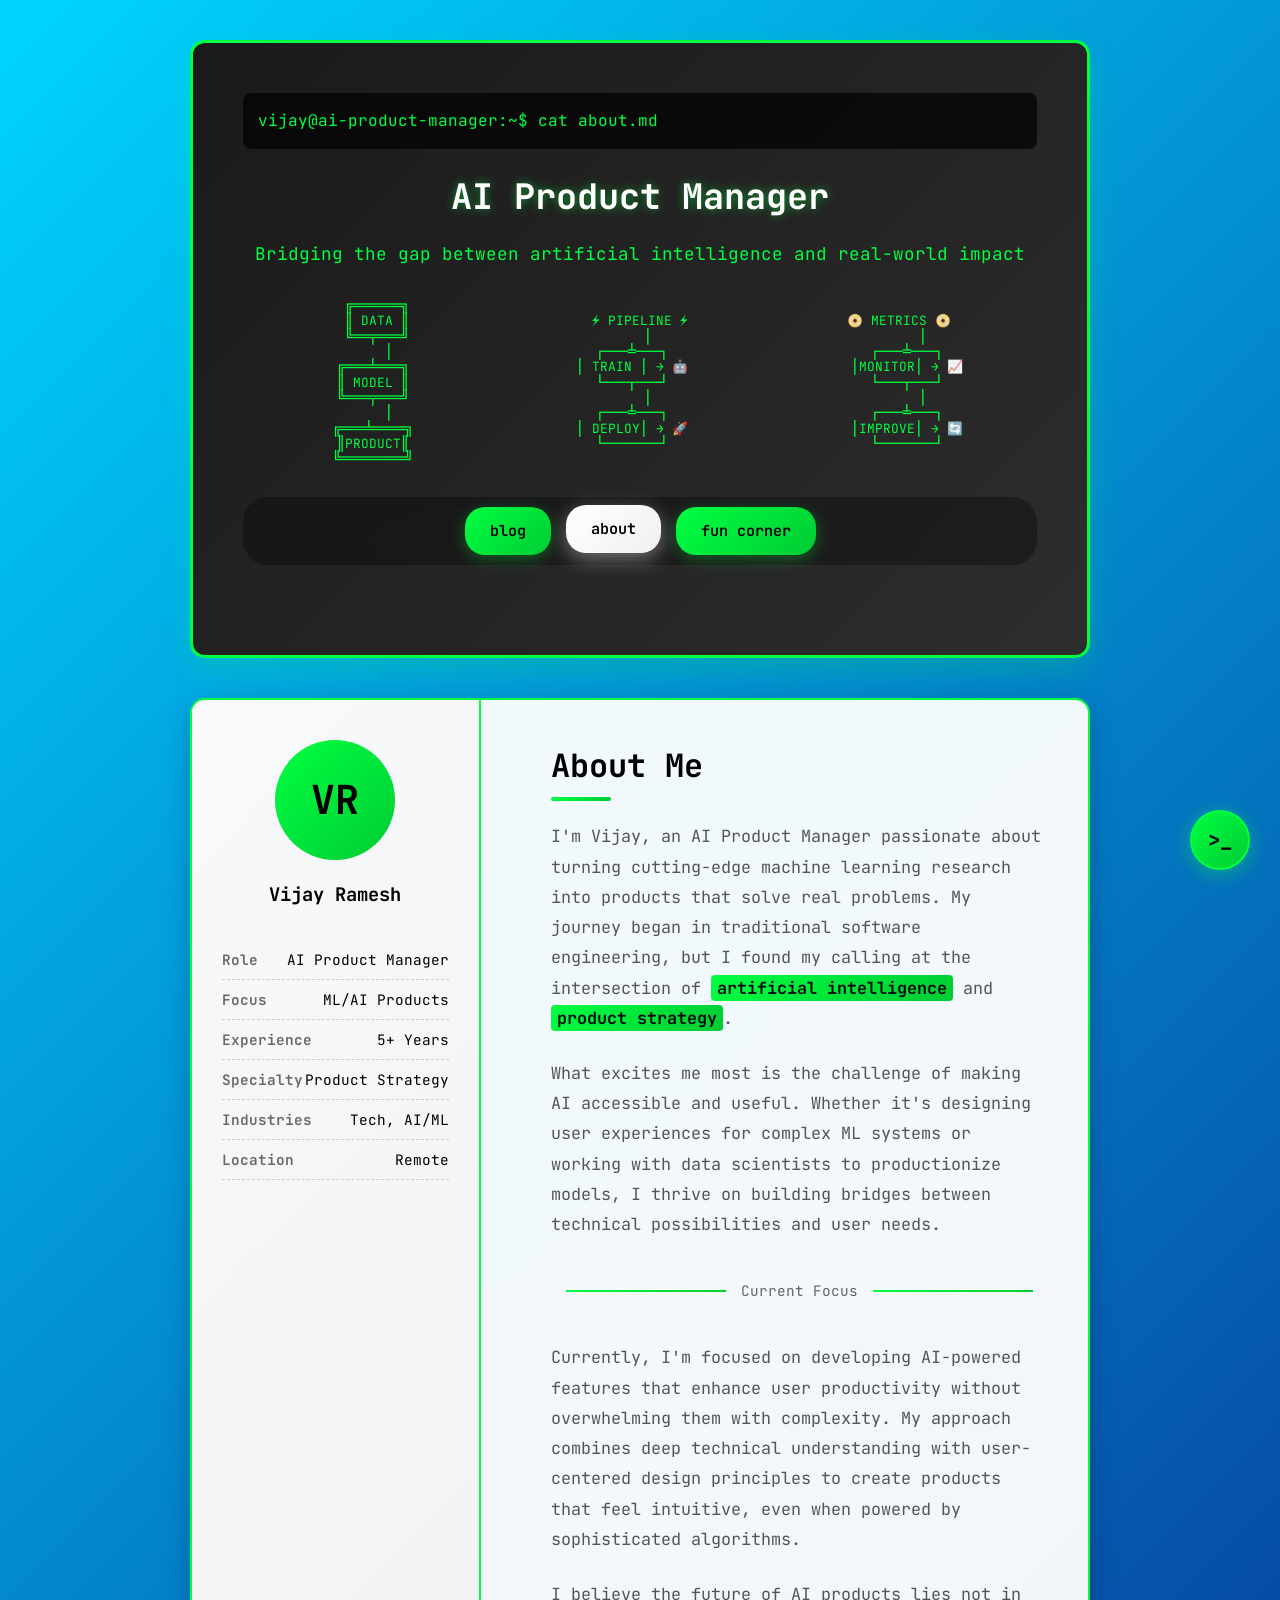
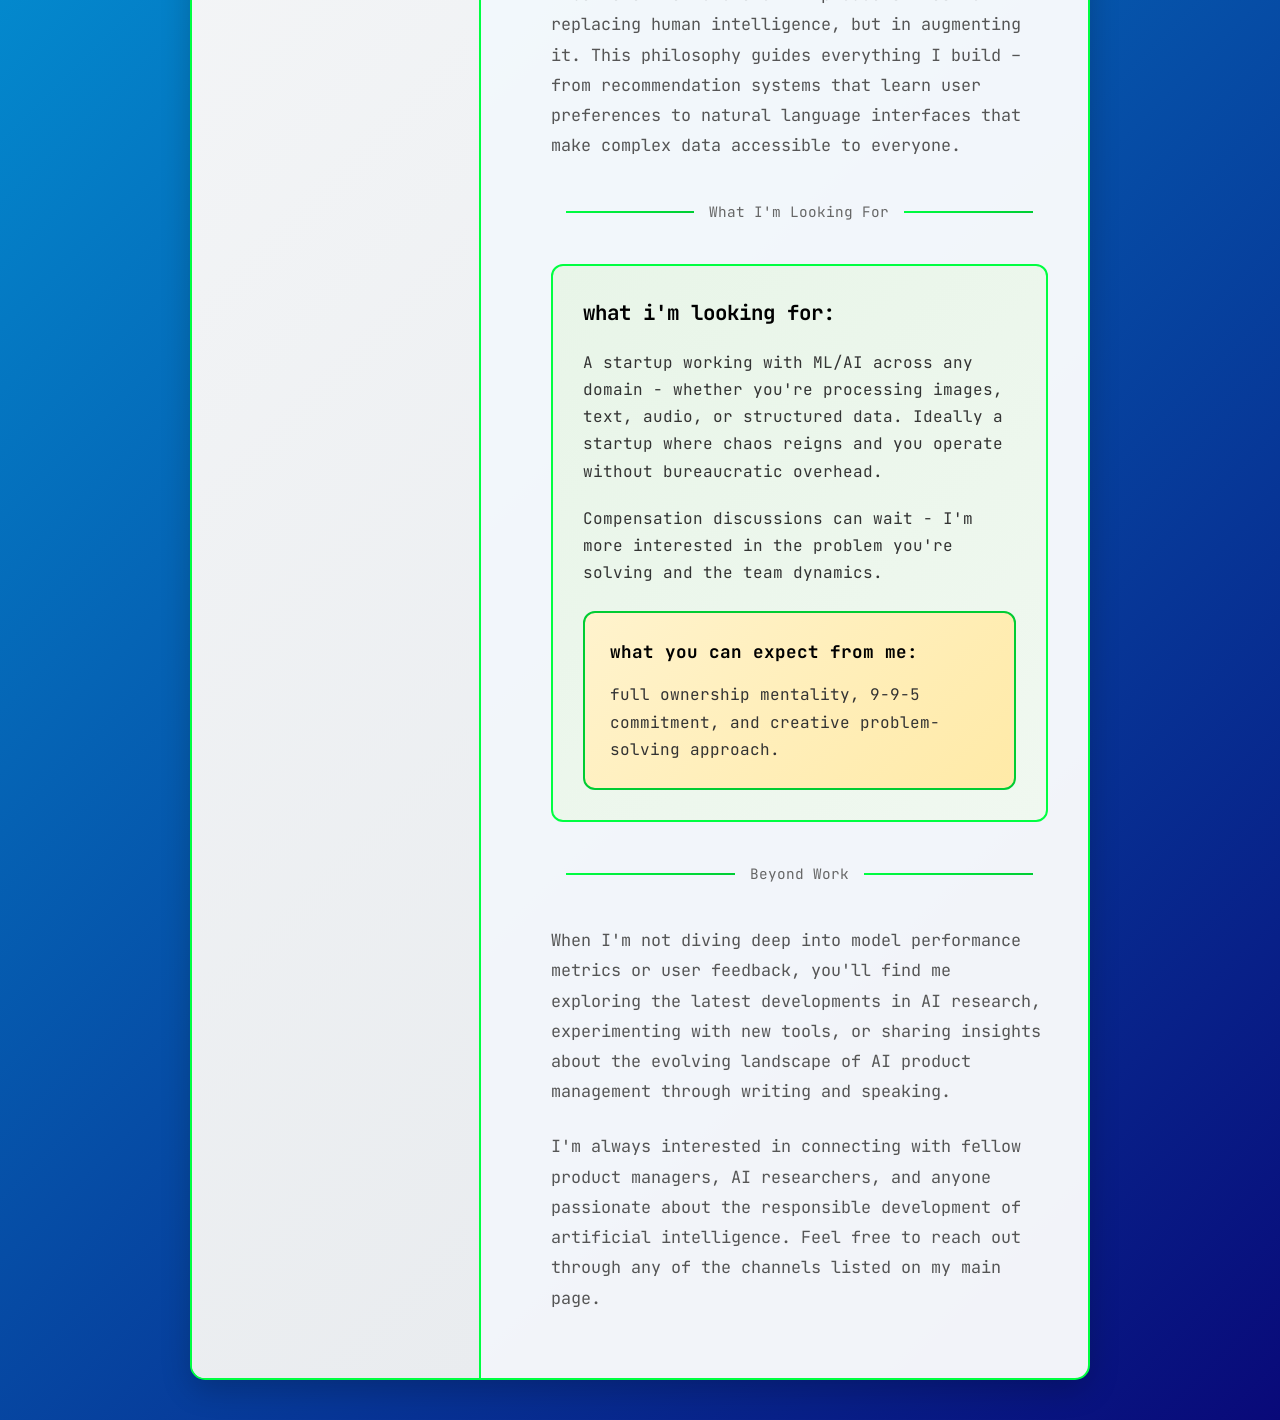
==== commit 96cd4e5b: "Revamp site: add chat terminal, mini-games, analytics, remove pinaz-patel - Remove pinaz-patel.html " ====
--- a/about.html
+++ b/about.html
@@ -292,12 +292,80 @@
                 flex-direction: column;
                 gap: 20px;
             }
-            
+
             .nav {
                 flex-direction: column;
                 align-items: center;
             }
-        }
+            .chat-widget-panel { width: calc(100vw - 30px); right: 15px; bottom: 95px; }
+            .chat-widget-toggle { width: 50px; height: 50px; font-size: 1.1rem; bottom: 20px; right: 15px; }
+        }
+
+        /* Header glitch */
+        .header-title:hover { animation: glitch 0.3s infinite; }
+        @keyframes glitch {
+            0%  { text-shadow: 2px 0 #ff0000, -2px 0 #0000ff; }
+            25% { text-shadow: -2px 0 #ff0000, 2px 0 #0000ff; }
+            50% { text-shadow: 2px 2px #ff0000, -2px -2px #0000ff; }
+            75% { text-shadow: -2px 2px #ff0000, 2px -2px #0000ff; }
+            100%{ text-shadow: 0 0 #ff0000, 0 0 #0000ff; }
+        }
+
+        /* ── Floating Chat Widget ── */
+        .chat-widget-toggle {
+            position: fixed; bottom: 30px; right: 30px;
+            width: 60px; height: 60px;
+            background: linear-gradient(135deg, #00ff41, #00cc33);
+            border: 2px solid #00ff41; border-radius: 50%;
+            cursor: pointer; z-index: 9999;
+            display: flex; align-items: center; justify-content: center;
+            font-family: 'JetBrains Mono', monospace;
+            font-size: 1.3rem; font-weight: 700; color: #000;
+            box-shadow: 0 4px 20px rgba(0,255,65,0.4);
+            transition: all 0.3s;
+        }
+        .chat-widget-toggle:hover { transform: scale(1.1); box-shadow: 0 6px 30px rgba(0,255,65,0.6); }
+        .chat-widget-panel {
+            position: fixed; bottom: 100px; right: 30px;
+            width: 400px; max-height: 500px; z-index: 9998;
+            display: none; flex-direction: column;
+            background: rgba(0,0,0,0.95); border: 2px solid #00ff41;
+            border-radius: 12px; overflow: hidden;
+            box-shadow: 0 10px 40px rgba(0,255,65,0.2);
+        }
+        .chat-widget-panel.open { display: flex; }
+        .chat-widget-panel::after {
+            content:''; position:absolute; top:0;left:0;right:0;bottom:0;
+            background:repeating-linear-gradient(0deg,transparent,transparent 2px,rgba(0,255,65,0.03) 2px,rgba(0,255,65,0.03) 4px);
+            pointer-events:none; z-index:1;
+        }
+        .cw-titlebar { background:linear-gradient(135deg,#1a1a1a,#333); padding:10px 15px; display:flex; align-items:center; gap:8px; border-bottom:1px solid #00ff41; flex-shrink:0; }
+        .cw-dot { width:10px; height:10px; border-radius:50%; }
+        .cw-dot-r { background:#ff5f57; } .cw-dot-y { background:#ffbd2e; } .cw-dot-g { background:#28c840; }
+        .cw-title { color:#00ff41; font-size:0.8rem; margin-left:8px; flex:1; font-family:'JetBrains Mono',monospace; }
+        .cw-body { padding:15px; overflow-y:auto; flex:1; max-height:420px; position:relative; z-index:2; }
+        .cw-body::-webkit-scrollbar { width:5px; }
+        .cw-body::-webkit-scrollbar-track { background:#111; }
+        .cw-body::-webkit-scrollbar-thumb { background:#00ff41; border-radius:3px; }
+        .cw-message { margin-bottom:14px; animation:cwFade 0.3s ease-out; }
+        @keyframes cwFade { from{opacity:0;transform:translateY(6px)} to{opacity:1;transform:translateY(0)} }
+        .cw-bot { color:#00ff41; font-size:0.82rem; white-space:pre-wrap; line-height:1.6; font-family:'JetBrains Mono',monospace; }
+        .cw-user { color:#00d4ff; font-size:0.82rem; margin-bottom:10px; font-family:'JetBrains Mono',monospace; }
+        .cw-user::before { content:'> '; color:#666; }
+        .cw-options { display:flex; flex-wrap:wrap; gap:6px; margin-top:10px; }
+        .cw-opt-btn {
+            background:transparent; border:1px solid #00ff41; color:#00ff41;
+            padding:6px 12px; border-radius:5px; cursor:pointer;
+            font-family:'JetBrains Mono',monospace; font-size:0.75rem;
+            transition:all 0.2s; position:relative; z-index:3;
+        }
+        .cw-opt-btn:hover { background:#00ff41; color:#000; box-shadow:0 0 10px rgba(0,255,65,0.4); }
+
+        /* Access Granted */
+        .access-granted-overlay { display:none; position:fixed; top:0;left:0;width:100%;height:100%; background:rgba(0,255,65,0.15); z-index:99999; justify-content:center; align-items:center; }
+        .access-granted-overlay.show { display:flex; animation:agFlash 1.2s ease-out forwards; }
+        .access-granted-text { color:#00ff41; font-size:3rem; font-weight:700; text-shadow:0 0 30px rgba(0,255,65,0.8); font-family:'JetBrains Mono',monospace; }
+        @keyframes agFlash { 0%{opacity:1} 70%{opacity:1} 100%{opacity:0} }
     </style>
 </head>
 <body>
@@ -437,5 +505,41 @@
             </div>
         </div>
     </div>
+
+    <!-- Access Granted Flash -->
+    <div class="access-granted-overlay" id="accessOverlay"><div class="access-granted-text">ACCESS GRANTED</div></div>
+
+    <!-- Floating Chat Widget -->
+    <div class="chat-widget-toggle" id="chatToggle" onclick="toggleChatWidget()">&gt;_</div>
+    <div class="chat-widget-panel" id="chatPanel">
+        <div class="cw-titlebar">
+            <div class="cw-dot cw-dot-r"></div><div class="cw-dot cw-dot-y"></div><div class="cw-dot cw-dot-g"></div>
+            <span class="cw-title">vijaybot@mainframe</span>
+        </div>
+        <div class="cw-body" id="cwBody"></div>
+    </div>
+
+    <script>
+    const CHAT_TREE={root:{text:"[ VIJAY_OS v2.0 ] System initialized...\n> I'm VijayBot, the sassy digital twin. Pick a topic.",options:[{label:"What does Vijay actually do?",next:"what_do"},{label:"What's it like being an AI PM?",next:"ai_pm_life"},{label:"What are you building right now?",next:"building"},{label:"Hot takes on AI?",next:"hot_takes"},{label:"How do I reach you?",next:"contact"},{label:"Tell me something fun",next:"fun_fact"}]},what_do:{text:"> sudo describe --role\n\nVijay is an AI Product Manager. Translation: professional translator between humans who want magic and engineers who speak in tensors.",options:[{label:"What kind of AI products?",next:"what_do_products"},{label:"Is that even a real job?",next:"what_do_real"},{label:"Back to main menu",next:"root"}]},what_do_products:{text:"> ls ~/projects/\n\nRecommendation systems, NLP features, computer vision pipelines, LLM-powered tools...",options:[{label:"What's the hardest part?",next:"what_do_hard"},{label:"Back to main menu",next:"root"}]},what_do_real:{text:"> grep 'real job' /etc/doubters.log\n\nSomeone has to sit between the CEO saying \"just add AI\" and the ML engineer muttering about data quality.",options:[{label:"What's he building?",next:"building"},{label:"Back to main menu",next:"root"}]},what_do_hard:{text:"> cat /var/log/pain_points.txt\n\nManaging expectations. Everyone thinks AI is magic until you tell them the model can't read minds.",options:[{label:"Back to main menu",next:"root"}]},ai_pm_life:{text:"> journalctl --unit=daily-life\n\nImagine being a translator at the UN, except one side speaks Python and the other speaks PowerPoint.",options:[{label:"Typical day?",next:"ai_pm_day"},{label:"Best part?",next:"ai_pm_best"},{label:"Back to main menu",next:"root"}]},ai_pm_day:{text:"> crontab -l\n\n09:00 - Standup. Model broke.\n10:00 - Write PRD. Rewrite.\n16:00 - Say \"transformers\" to sound smart.\n17:00 - Debug conspiracy recommendations.",options:[{label:"Chaotic. Love it.",next:"ai_pm_best"},{label:"Back to main menu",next:"root"}]},ai_pm_best:{text:"> echo $BEST_PART\n\nWhen users don't notice the AI -- they just think \"this product is smart.\" That invisible magic is the high.",options:[{label:"Back to main menu",next:"root"}]},building:{text:"> git log --oneline -5\n\nLLMs + product UX. Agentic workflows. This website (meta).",options:[{label:"Agents?",next:"building_agents"},{label:"Tech stack?",next:"building_stack"},{label:"Back to main menu",next:"root"}]},building_agents:{text:"> ps aux | grep agents\n\nAI that DOES things. Browse the web, write code, manage workflows.",options:[{label:"Skynet?",next:"building_skynet"},{label:"Back to main menu",next:"root"}]},building_skynet:{text:"> sudo rm -rf /skynet_concerns\n\nRelax. We're at \"book a restaurant\" stage. Baby steps.",options:[{label:"Back to main menu",next:"root"}]},building_stack:{text:"> cat requirements.txt\n\nPython, LangChain, LLMs, React when forced, HTML when rebellious. Docker + prayers.",options:[{label:"Back to main menu",next:"root"}]},hot_takes:{text:"> cat /dev/unpopular_opinions\n\nSpice level?",options:[{label:"Mild",next:"hot_mild"},{label:"Spicy",next:"hot_spicy"},{label:"Max",next:"hot_max"},{label:"Back",next:"root"}]},hot_mild:{text:"> Most companies don't need AI. They need a better SQL query.",options:[{label:"Spicier",next:"hot_spicy"},{label:"Back",next:"root"}]},hot_spicy:{text:"> Prompt engineering is not engineering. It's creative writing with a feedback loop.",options:[{label:"Max heat",next:"hot_max"},{label:"Back",next:"root"}]},hot_max:{text:"> AGI discourse is astrology for tech bros. GPT wrapper != startup.",options:[{label:"Offended and impressed",next:"root"}]},contact:{text:"> cat ~/.contact_info",options:[{label:"Twitter/X",next:"contact_twitter"},{label:"LinkedIn",next:"contact_linkedin"},{label:"Medium",next:"contact_medium"},{label:"Back",next:"root"}]},contact_twitter:{text:"> @VjK1124637 on X. DMs open.",options:[{label:"Other?",next:"contact"},{label:"Back",next:"root"}]},contact_linkedin:{text:"> /in/vijayakrishnar. The professional Vijay.",options:[{label:"Other?",next:"contact"},{label:"Back",next:"root"}]},contact_medium:{text:"> @veejaykris.29. Long-form AI+PM thoughts.",options:[{label:"Other?",next:"contact"},{label:"Back",next:"root"}]},fun_fact:{text:"> fortune | cowsay",options:[{label:"Random fact",next:"fun_random"},{label:"Joke",next:"fun_joke"},{label:"Easter egg hint",next:"fun_easter"},{label:"Back",next:"root"}]},fun_random:{text:"> Vijay debugged a model for 3 hours. Labels were swapped. Trust issues with pandas.",options:[{label:"Another!",next:"fun_random2"},{label:"Back",next:"root"}]},fun_random2:{text:"> Most-used shortcut: Cmd+Z. Once pushed console.log('why god why') to prod.",options:[{label:"Back",next:"root"}]},fun_joke:{text:"> Why do ML engineers prefer dark chocolate? Less bias.",options:[{label:"Terrible. Love it.",next:"root"}]},fun_easter:{text:"> Konami code or type \"hack\"",options:[{label:"Back",next:"root"}]}};
+
+    function toggleChatWidget(){const p=document.getElementById('chatPanel');p.classList.toggle('open');if(p.classList.contains('open')&&!p.dataset.init){p.dataset.init='1';widgetNav('root');}}
+    function widgetNav(id){const b=document.getElementById('cwBody'),n=CHAT_TREE[id];if(!n)return;const m=document.createElement('div');m.className='cw-message';const t=document.createElement('div');t.className='cw-bot';t.textContent=n.text;m.appendChild(t);if(n.options){const w=document.createElement('div');w.className='cw-options';n.options.forEach(o=>{const btn=document.createElement('button');btn.className='cw-opt-btn';btn.textContent=o.label;btn.addEventListener('click',()=>{b.querySelectorAll('.cw-opt-btn').forEach(x=>{x.disabled=true;x.style.opacity='0.4';x.style.cursor='default';});const u=document.createElement('div');u.className='cw-message';const ut=document.createElement('div');ut.className='cw-user';ut.textContent=o.label;u.appendChild(ut);b.appendChild(u);setTimeout(()=>widgetNav(o.next),250);});w.appendChild(btn);});m.appendChild(w);}b.appendChild(m);b.scrollTop=b.scrollHeight;}
+
+    let konamiBuffer=[],hackBuffer=[];
+    const konamiSeq=['ArrowUp','ArrowUp','ArrowDown','ArrowDown','ArrowLeft','ArrowRight','ArrowLeft','ArrowRight','KeyB','KeyA'];
+    const hackSeq=['KeyH','KeyA','KeyC','KeyK'];
+    document.addEventListener('keydown',function(e){
+        if(e.target.tagName==='INPUT')return;
+        konamiBuffer.push(e.code);if(konamiBuffer.length>konamiSeq.length)konamiBuffer.shift();
+        if(JSON.stringify(konamiBuffer)===JSON.stringify(konamiSeq)){konamiBuffer=[];triggerMatrixFlash();}
+        hackBuffer.push(e.code);if(hackBuffer.length>hackSeq.length)hackBuffer.shift();
+        if(JSON.stringify(hackBuffer)===JSON.stringify(hackSeq)){hackBuffer=[];const ov=document.getElementById('accessOverlay');ov.classList.remove('show');void ov.offsetWidth;ov.classList.add('show');setTimeout(()=>ov.classList.remove('show'),1300);}
+    });
+    function triggerMatrixFlash(){const c=document.createElement('canvas');c.style.cssText='position:fixed;top:0;left:0;width:100%;height:100%;z-index:99998;pointer-events:none;';document.body.appendChild(c);c.width=window.innerWidth;c.height=window.innerHeight;const ctx=c.getContext('2d');const cols=Math.floor(c.width/14);const drops=Array.from({length:cols},()=>Math.random()*c.height);let f=0;(function rain(){if(f++>300){c.remove();return;}ctx.fillStyle='rgba(0,0,0,0.05)';ctx.fillRect(0,0,c.width,c.height);ctx.fillStyle='#00ff41';ctx.font='12px JetBrains Mono';drops.forEach((y,i)=>{ctx.fillText(String.fromCharCode(0x30A0+Math.random()*96),i*14,y);if(y>c.height&&Math.random()>0.97)drops[i]=0;drops[i]+=10;});requestAnimationFrame(rain);})();}
+    console.log('%c\n  You found the dev console! Vijay approves.\n  Try: Konami code or type "hack"\n','color:#00ff41;font-family:monospace;font-size:12px;');
+    </script>
+
+    <!-- GoatCounter Analytics -->
+    <script data-goatcounter="https://vijayramesh.goatcounter.com/count" async src="//gc.zgo.at/count.js"></script>
 </body>
 </html>
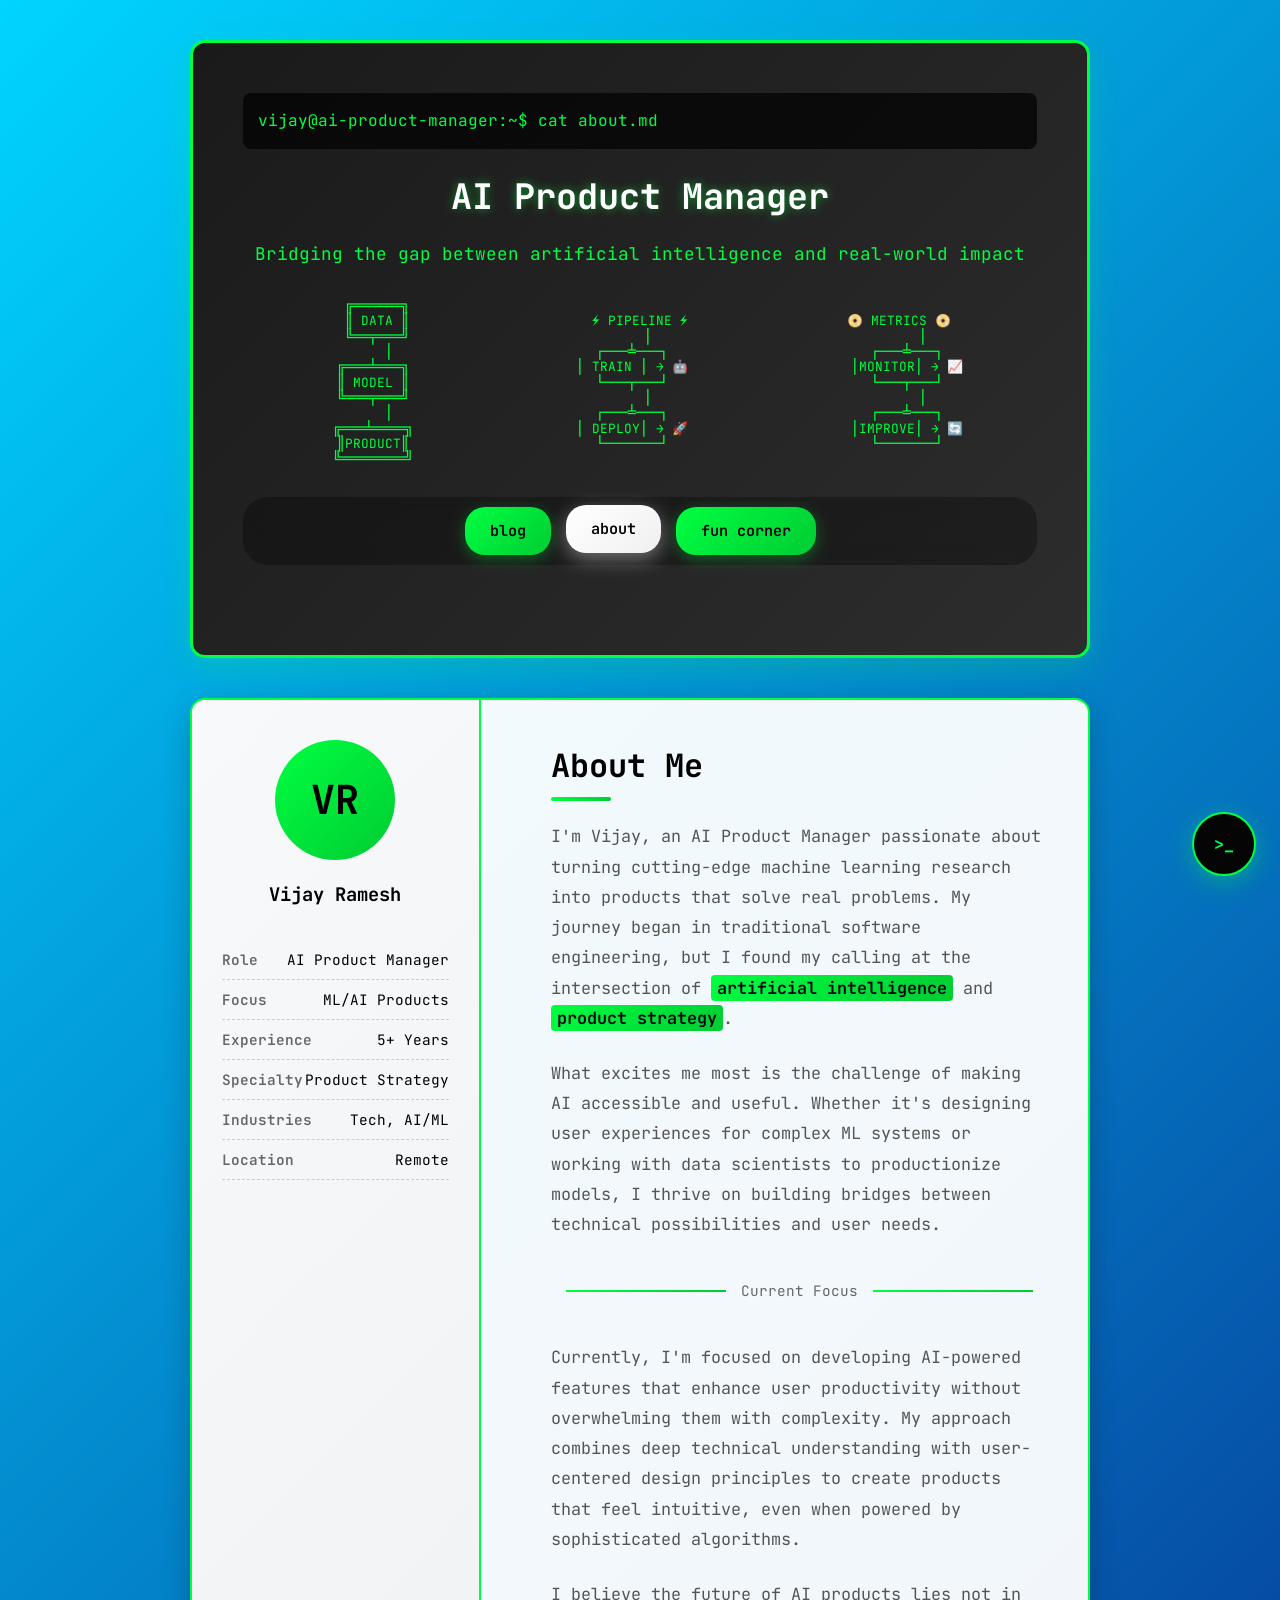
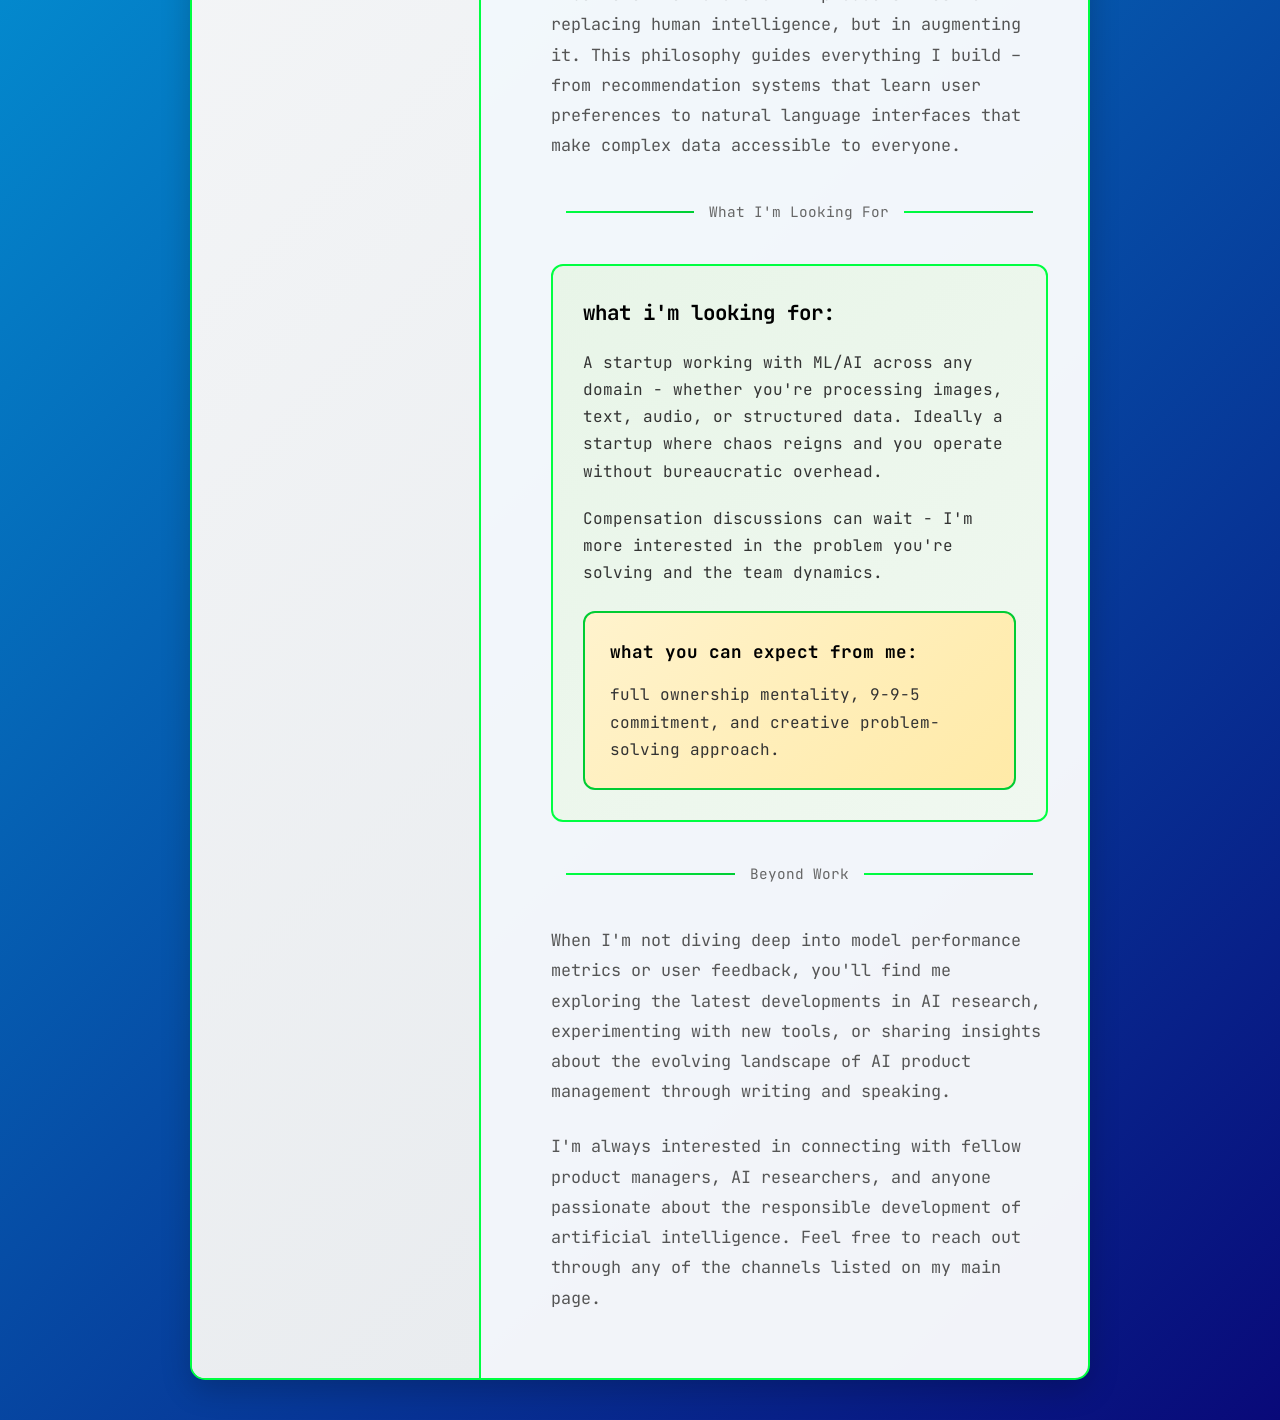
==== commit 34f69eef: "Add chat widget and visitor email notifications" ====
--- a/about.html
+++ b/about.html
@@ -3,9 +3,52 @@
 <head>
     <meta charset="UTF-8">
     <meta name="viewport" content="width=device-width, initial-scale=1.0">
-    <title>About - Vijay Ramesh</title>
-    <meta name="description" content="About Vijay Ramesh - AI Product Manager">
-    
+    <title>About Vijay Ramesh | AI Product Manager - 5+ Years in ML/AI Products</title>
+    <meta name="description" content="Learn about Vijay Ramesh, an AI Product Manager with 5+ years building ML-powered products. Expertise in product strategy, AI/ML, recommendation systems, NLP, and LLM-powered tools. Open to startup opportunities.">
+    <meta name="keywords" content="Vijay Ramesh, AI Product Manager, About, ML Products, Product Strategy, Startup, AI PM, Machine Learning">
+    <meta name="author" content="Vijay Ramesh">
+    <meta name="robots" content="index, follow">
+    <link rel="canonical" href="https://vijayaramesh1.github.io/vijayramesh/about.html">
+
+    <!-- Open Graph -->
+    <meta property="og:type" content="profile">
+    <meta property="og:url" content="https://vijayaramesh1.github.io/vijayramesh/about.html">
+    <meta property="og:title" content="About Vijay Ramesh | AI Product Manager">
+    <meta property="og:description" content="AI Product Manager with 5+ years shipping ML products. Specializing in recommendation systems, NLP, and LLM product strategy. Open to startup roles.">
+    <meta property="og:site_name" content="Vijay Ramesh">
+    <meta property="profile:first_name" content="Vijay">
+    <meta property="profile:last_name" content="Ramesh">
+
+    <!-- Twitter Card -->
+    <meta name="twitter:card" content="summary">
+    <meta name="twitter:site" content="@VjK1124637">
+    <meta name="twitter:creator" content="@VjK1124637">
+    <meta name="twitter:title" content="About Vijay Ramesh | AI Product Manager">
+    <meta name="twitter:description" content="AI Product Manager with 5+ years building ML-powered products. Open to startup opportunities in AI/ML.">
+
+    <!-- Structured Data: AboutPage -->
+    <script type="application/ld+json">
+    {
+        "@context": "https://schema.org",
+        "@type": "AboutPage",
+        "name": "About Vijay Ramesh",
+        "url": "https://vijayaramesh1.github.io/vijayramesh/about.html",
+        "mainEntity": {
+            "@type": "Person",
+            "name": "Vijay Ramesh",
+            "jobTitle": "AI Product Manager",
+            "description": "AI Product Manager with 5+ years of experience building ML-powered products.",
+            "knowsAbout": ["Artificial Intelligence", "Machine Learning", "Product Management", "LLM", "NLP"],
+            "sameAs": [
+                "https://x.com/VjK1124637",
+                "https://www.linkedin.com/in/vijayakrishnar/",
+                "https://medium.com/@veejaykris.29",
+                "https://github.com/VijayaRamesh1"
+            ]
+        }
+    }
+    </script>
+
     <style>
         @import url('https://fonts.googleapis.com/css2?family=JetBrains+Mono:wght@400;600;700&display=swap');
         
@@ -367,6 +410,7 @@
         .access-granted-text { color:#00ff41; font-size:3rem; font-weight:700; text-shadow:0 0 30px rgba(0,255,65,0.8); font-family:'JetBrains Mono',monospace; }
         @keyframes agFlash { 0%{opacity:1} 70%{opacity:1} 100%{opacity:0} }
     </style>
+    <link rel="stylesheet" href="chat-widget.css">
 </head>
 <body>
     <div class="container">
@@ -539,7 +583,10 @@
     console.log('%c\n  You found the dev console! Vijay approves.\n  Try: Konami code or type "hack"\n','color:#00ff41;font-family:monospace;font-size:12px;');
     </script>
 
+    <script src="chat-widget.js"></script>
+    <script src="visitor-notify.js"></script>
+
     <!-- GoatCounter Analytics -->
     <script data-goatcounter="https://vijayramesh.goatcounter.com/count" async src="//gc.zgo.at/count.js"></script>
 </body>
-</html>+</html>
--- a/chat-widget.css
+++ b/chat-widget.css
@@ -0,0 +1,246 @@
+.chat-widget-toggle {
+    position: fixed;
+    right: 24px;
+    bottom: 24px;
+    width: 64px;
+    height: 64px;
+    z-index: 9999;
+    border: 2px solid #00ff41;
+    border-radius: 50%;
+    background: #050505;
+    color: #00ff41;
+    display: flex;
+    align-items: center;
+    justify-content: center;
+    font-family: 'JetBrains Mono', monospace;
+    font-size: 1.05rem;
+    font-weight: 700;
+    cursor: pointer;
+    box-shadow: 0 6px 24px rgba(0,255,65,0.35);
+    transition: transform 0.2s ease, box-shadow 0.2s ease;
+}
+
+.chat-widget-toggle:hover,
+.chat-widget-toggle:focus-visible {
+    transform: translateY(-2px) scale(1.04);
+    box-shadow: 0 10px 32px rgba(0,255,65,0.5);
+    outline: none;
+}
+
+.chat-widget-panel {
+    position: fixed;
+    right: 24px;
+    bottom: 104px;
+    width: min(400px, calc(100vw - 32px));
+    height: min(560px, calc(100vh - 136px));
+    z-index: 9998;
+    display: none;
+    flex-direction: column;
+    background: rgba(0,0,0,0.96);
+    border: 2px solid #00ff41;
+    border-radius: 12px;
+    overflow: hidden;
+    box-shadow: 0 14px 44px rgba(0,0,0,0.45), 0 0 28px rgba(0,255,65,0.18);
+}
+
+.chat-widget-panel.open {
+    display: flex;
+}
+
+.chat-widget-panel::after {
+    content: '';
+    position: absolute;
+    inset: 0;
+    background: repeating-linear-gradient(0deg, transparent, transparent 2px, rgba(0,255,65,0.035) 2px, rgba(0,255,65,0.035) 4px);
+    pointer-events: none;
+    z-index: 1;
+}
+
+.cw-titlebar {
+    background: linear-gradient(135deg, #1a1a1a, #333);
+    padding: 10px 14px;
+    display: flex;
+    align-items: center;
+    gap: 8px;
+    border-bottom: 1px solid #00ff41;
+    flex-shrink: 0;
+    position: relative;
+    z-index: 2;
+}
+
+.cw-dot {
+    width: 10px;
+    height: 10px;
+    border-radius: 50%;
+}
+
+.cw-dot-r { background: #ff5f57; }
+.cw-dot-y { background: #ffbd2e; }
+.cw-dot-g { background: #28c840; }
+
+.cw-title {
+    color: #00ff41;
+    font-size: 0.8rem;
+    margin-left: 6px;
+    flex: 1;
+    font-family: 'JetBrains Mono', monospace;
+}
+
+.cw-close {
+    width: 28px;
+    height: 28px;
+    border: 1px solid rgba(0,255,65,0.45);
+    border-radius: 6px;
+    background: transparent;
+    color: #00ff41;
+    cursor: pointer;
+    font-family: 'JetBrains Mono', monospace;
+    line-height: 1;
+}
+
+.cw-body {
+    padding: 14px;
+    overflow-y: auto;
+    flex: 1;
+    position: relative;
+    z-index: 2;
+}
+
+.cw-body::-webkit-scrollbar { width: 5px; }
+.cw-body::-webkit-scrollbar-track { background: #111; }
+.cw-body::-webkit-scrollbar-thumb { background: #00ff41; border-radius: 3px; }
+
+.cw-message {
+    margin-bottom: 12px;
+    animation: cwFade 0.2s ease-out;
+}
+
+@keyframes cwFade {
+    from { opacity: 0; transform: translateY(6px); }
+    to { opacity: 1; transform: translateY(0); }
+}
+
+.cw-bot,
+.cw-user {
+    max-width: 92%;
+    padding: 10px 12px;
+    border-radius: 8px;
+    font-family: 'JetBrains Mono', monospace;
+    font-size: 0.8rem;
+    line-height: 1.55;
+    white-space: pre-wrap;
+}
+
+.cw-bot {
+    color: #00ff41;
+    background: rgba(0,255,65,0.08);
+    border: 1px solid rgba(0,255,65,0.22);
+}
+
+.cw-user {
+    color: #071014;
+    background: #00d4ff;
+    border: 1px solid rgba(0,212,255,0.35);
+    margin-left: auto;
+}
+
+.cw-suggestions {
+    display: flex;
+    flex-wrap: wrap;
+    gap: 7px;
+    padding: 0 14px 12px;
+    position: relative;
+    z-index: 2;
+}
+
+.cw-suggestion,
+.cw-opt-btn {
+    background: transparent;
+    border: 1px solid #00ff41;
+    color: #00ff41;
+    padding: 6px 10px;
+    border-radius: 6px;
+    cursor: pointer;
+    font-family: 'JetBrains Mono', monospace;
+    font-size: 0.72rem;
+    transition: background 0.2s ease, color 0.2s ease, opacity 0.2s ease;
+}
+
+.cw-suggestion:hover,
+.cw-suggestion:focus-visible,
+.cw-opt-btn:hover,
+.cw-opt-btn:focus-visible {
+    background: #00ff41;
+    color: #000;
+    outline: none;
+}
+
+.cw-form {
+    display: flex;
+    gap: 8px;
+    padding: 12px;
+    border-top: 1px solid rgba(0,255,65,0.35);
+    background: rgba(6,6,6,0.95);
+    position: relative;
+    z-index: 2;
+}
+
+.cw-input {
+    flex: 1;
+    min-width: 0;
+    border: 1px solid rgba(0,255,65,0.55);
+    border-radius: 7px;
+    padding: 10px 11px;
+    background: #050505;
+    color: #f5fff7;
+    font-family: 'JetBrains Mono', monospace;
+    font-size: 0.82rem;
+}
+
+.cw-input:focus {
+    outline: 2px solid rgba(0,255,65,0.3);
+    outline-offset: 1px;
+}
+
+.cw-send {
+    width: 44px;
+    border: 1px solid #00ff41;
+    border-radius: 7px;
+    background: #00ff41;
+    color: #000;
+    cursor: pointer;
+    font-family: 'JetBrains Mono', monospace;
+    font-weight: 700;
+}
+
+.cw-send:disabled,
+.cw-input:disabled,
+.cw-suggestion:disabled {
+    cursor: not-allowed;
+    opacity: 0.48;
+}
+
+.cw-limit {
+    padding: 0 14px 12px;
+    color: #ffbd2e;
+    font-family: 'JetBrains Mono', monospace;
+    font-size: 0.72rem;
+    position: relative;
+    z-index: 2;
+}
+
+@media (max-width: 560px) {
+    .chat-widget-toggle {
+        right: 16px;
+        bottom: 16px;
+        width: 58px;
+        height: 58px;
+    }
+
+    .chat-widget-panel {
+        right: 12px;
+        bottom: 86px;
+        width: calc(100vw - 24px);
+        height: min(560px, calc(100vh - 104px));
+    }
+}
